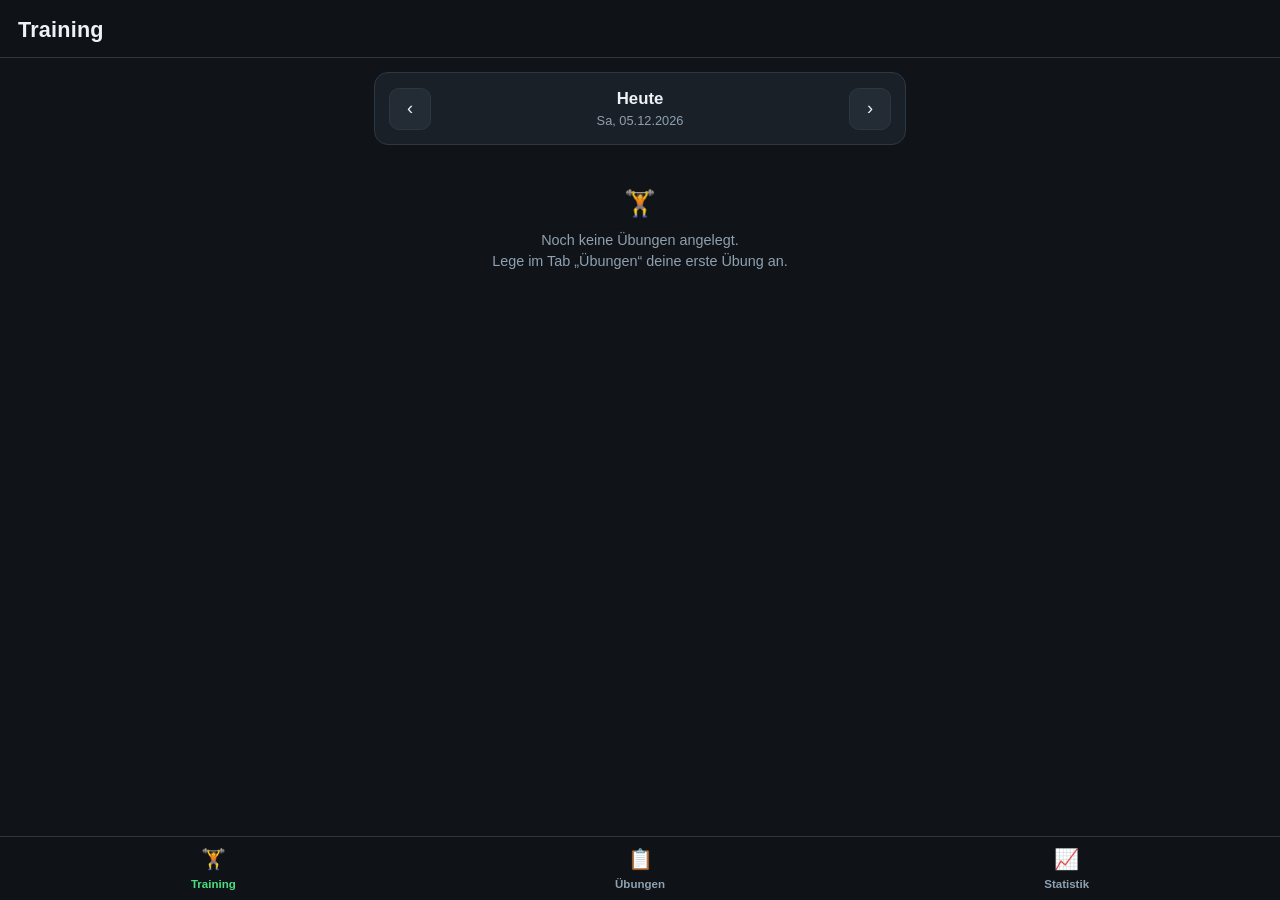
==== gym-tracker/index.html @ 88295900 "Add Gym Tracker app (current live version from Netlify) Co-Authored-By: Claude Opus 5.5 <noreply@ant" ====
<!DOCTYPE html>
<html lang="de">
<head>
  <meta charset="utf-8">
  <meta name="viewport" content="width=device-width, initial-scale=1, viewport-fit=cover">
  <meta name="description" content="Gym Tracker – Trainingsfortschritt einfach tracken">
  <meta name="theme-color" content="#101418">
  <meta name="apple-mobile-web-app-capable" content="yes">
  <meta name="apple-mobile-web-app-status-bar-style" content="black-translucent">
  <meta name="apple-mobile-web-app-title" content="Gym Tracker">
  <link rel="manifest" href="manifest.json">
  <link rel="icon" href="icon.svg" type="image/svg+xml">
  <link rel="apple-touch-icon" href="icon.svg">
  <link rel="stylesheet" href="style.css">
  <title>Gym Tracker</title>
</head>
<body>

  <header class="app-header">
    <h1 id="view-title">Training</h1>
  </header>

  <main id="app">

    <!-- ===== View: Training ===== -->
    <section id="view-training" class="view">
      <div class="date-nav card">
        <button class="icon-btn" id="date-prev" aria-label="Vorheriger Tag">&#x2039;</button>
        <div class="date-nav-center">
          <div class="date-nav-label" id="date-label">Heute</div>
          <div class="date-nav-date" id="date-value"></div>
        </div>
        <button class="icon-btn" id="date-next" aria-label="Nächster Tag">&#x203A;</button>
      </div>
      <button class="btn-ghost small" id="date-today" hidden>Zurück zu heute</button>
      <div id="training-list"></div>
    </section>

    <!-- ===== View: Übungen (Liste) ===== -->
    <section id="view-exercises" class="view" hidden>
      <form id="exercise-add-form" class="card row-form">
        <input type="text" id="exercise-add-name" placeholder="Neue Übung, z. B. Bankdrücken" maxlength="60" required>
        <button type="submit" class="btn-primary">Anlegen</button>
      </form>
      <div id="exercise-list"></div>
    </section>

    <!-- ===== View: Übung Detail ===== -->
    <section id="view-exercise-detail" class="view" hidden>
      <button class="btn-ghost small" id="detail-back">&#x2039; Alle Übungen</button>
      <div class="card">
        <div class="detail-head">
          <h2 id="detail-name"></h2>
          <div class="detail-actions">
            <button class="icon-btn" id="detail-rename" aria-label="Umbenennen">&#x270E;</button>
            <button class="icon-btn danger" id="detail-delete" aria-label="Löschen">&#x1F5D1;</button>
          </div>
        </div>
        <div class="metric-toggle" id="detail-metric-toggle"></div>
        <div class="chart-wrap">
          <canvas id="detail-chart"></canvas>
          <div class="chart-empty" id="detail-chart-empty" hidden>Noch keine Trainingsdaten.<br>Erfasse Sets im Tab „Training“.</div>
        </div>
        <div class="chart-hint" id="detail-chart-hint"></div>
      </div>
      <h3 class="section-title">Verlauf</h3>
      <div id="detail-history"></div>
    </section>

    <!-- ===== View: Statistik ===== -->
    <section id="view-stats" class="view" hidden>
      <div class="card">
        <h2 class="card-title">Globale Entwicklung</h2>
        <p class="card-sub">Durchschnitt aller Übungen, relativ zum jeweiligen Startwert (100&nbsp;%), im Tagesintervall.</p>
        <div class="metric-toggle" id="stats-metric-toggle"></div>
        <div class="chart-wrap">
          <canvas id="stats-chart"></canvas>
          <div class="chart-empty" id="stats-chart-empty" hidden>Noch keine Trainingsdaten vorhanden.</div>
        </div>
        <div class="chart-hint" id="stats-chart-hint"></div>
      </div>
      <div class="stat-grid" id="stats-numbers"></div>
      <div class="card">
        <h2 class="card-title">Daten</h2>
        <p class="card-sub">Alle Daten liegen nur lokal auf diesem Gerät (Browser-Speicher).</p>
        <div class="row-form">
          <button class="btn-ghost" id="data-export">Backup exportieren</button>
          <button class="btn-ghost" id="data-import">Backup importieren</button>
        </div>
        <input type="file" id="data-import-file" accept="application/json,.json" hidden>
      </div>
    </section>

  </main>

  <nav class="tabbar">
    <button class="tab active" data-view="training">
      <span class="tab-icon">&#x1F3CB;</span><span>Training</span>
    </button>
    <button class="tab" data-view="exercises">
      <span class="tab-icon">&#x1F4CB;</span><span>Übungen</span>
    </button>
    <button class="tab" data-view="stats">
      <span class="tab-icon">&#x1F4C8;</span><span>Statistik</span>
    </button>
  </nav>

  <script src="app.js"></script>
</body>
</html>
---- gym-tracker/style.css ----
:root {
  --bg: #101418;
  --bg-elev: #1a2027;
  --bg-elev2: #232b34;
  --border: #2d3742;
  --text: #eef2f6;
  --text-dim: #8fa0b0;
  --accent: #4ade80;
  --accent-dim: rgba(74, 222, 128, 0.14);
  --danger: #f87171;
  --radius: 14px;
  --tabbar-h: 64px;
}

* { box-sizing: border-box; margin: 0; padding: 0; }

[hidden] { display: none !important; }

html { -webkit-text-size-adjust: 100%; }

body {
  font-family: -apple-system, BlinkMacSystemFont, "Segoe UI", Roboto, "Helvetica Neue", Arial, sans-serif;
  background: var(--bg);
  color: var(--text);
  line-height: 1.45;
  padding-bottom: calc(var(--tabbar-h) + env(safe-area-inset-bottom));
}

/* ---------- Header ---------- */
.app-header {
  position: sticky;
  top: 0;
  z-index: 10;
  background: rgba(16, 20, 24, 0.92);
  backdrop-filter: blur(8px);
  padding: calc(14px + env(safe-area-inset-top)) 18px 12px;
  border-bottom: 1px solid var(--border);
}
.app-header h1 { font-size: 1.35rem; font-weight: 700; letter-spacing: 0.01em; }

/* ---------- Layout ---------- */
main { padding: 14px 14px 24px; max-width: 560px; margin: 0 auto; }
.view > * + * { margin-top: 12px; }

.card {
  background: var(--bg-elev);
  border: 1px solid var(--border);
  border-radius: var(--radius);
  padding: 14px;
}
.card-title { font-size: 1.05rem; font-weight: 700; }
.card-sub { font-size: 0.82rem; color: var(--text-dim); margin-top: 4px; }
.section-title { font-size: 0.85rem; text-transform: uppercase; letter-spacing: 0.06em; color: var(--text-dim); margin: 18px 2px 0; }

/* ---------- Buttons & Inputs ---------- */
button { font: inherit; color: inherit; background: none; border: none; cursor: pointer; -webkit-tap-highlight-color: transparent; }

.btn-primary {
  background: var(--accent);
  color: #06280f;
  font-weight: 700;
  border-radius: 10px;
  padding: 10px 16px;
  min-height: 44px;
}
.btn-primary:active { opacity: 0.85; }

.btn-ghost {
  background: var(--bg-elev2);
  border: 1px solid var(--border);
  border-radius: 10px;
  padding: 10px 14px;
  min-height: 44px;
  font-weight: 600;
}
.btn-ghost.small { min-height: 36px; padding: 6px 12px; font-size: 0.85rem; color: var(--text-dim); }
.btn-ghost:active { background: var(--border); }

.icon-btn {
  min-width: 42px;
  min-height: 42px;
  border-radius: 10px;
  background: var(--bg-elev2);
  border: 1px solid var(--border);
  font-size: 1.15rem;
  display: inline-flex;
  align-items: center;
  justify-content: center;
}
.icon-btn:active { background: var(--border); }
.icon-btn.danger { color: var(--danger); }

input[type="text"], input[type="number"] {
  font: inherit;
  color: var(--text);
  background: var(--bg);
  border: 1px solid var(--border);
  border-radius: 10px;
  padding: 10px 12px;
  min-height: 44px;
  width: 100%;
}
input:focus { outline: 2px solid var(--accent); outline-offset: -1px; }
input::placeholder { color: var(--text-dim); }

.row-form { display: flex; gap: 8px; }
.row-form input { flex: 1; min-width: 0; }

/* ---------- Datumsnavigation ---------- */
.date-nav { display: flex; align-items: center; justify-content: space-between; gap: 8px; }
.date-nav-center { text-align: center; }
.date-nav-label { font-weight: 700; font-size: 1.05rem; }
.date-nav-date { font-size: 0.8rem; color: var(--text-dim); }
#date-today { display: block; margin: 10px auto 0; }

/* ---------- Training: Übungskarten ---------- */
.ex-card { margin-top: 12px; }
.ex-card-head { display: flex; justify-content: space-between; align-items: baseline; gap: 8px; }
.ex-card-head h3 { font-size: 1rem; font-weight: 700; }
.ex-card-summary { font-size: 0.78rem; color: var(--text-dim); white-space: nowrap; }

.set-list { margin-top: 10px; display: flex; flex-direction: column; gap: 6px; }
.set-row {
  display: flex;
  align-items: center;
  gap: 10px;
  background: var(--bg);
  border: 1px solid var(--border);
  border-radius: 10px;
  padding: 8px 10px;
}
.set-row .set-no { color: var(--text-dim); font-size: 0.8rem; width: 3.2em; flex-shrink: 0; }
.set-row .set-val { flex: 1; font-weight: 600; font-variant-numeric: tabular-nums; }
.set-row .set-edit-form { flex: 1; display: flex; gap: 6px; }
.set-row .set-edit-form input { min-height: 38px; padding: 6px 8px; }
.set-row .icon-btn { min-width: 36px; min-height: 36px; font-size: 0.95rem; }

.set-add-form { display: flex; gap: 8px; margin-top: 10px; }
.set-add-form input { flex: 1; min-width: 0; }
.set-add-form .btn-primary { flex-shrink: 0; padding: 10px 14px; }

.empty-hint {
  text-align: center;
  color: var(--text-dim);
  font-size: 0.9rem;
  padding: 28px 16px;
}
.empty-hint .big { font-size: 1.6rem; display: block; margin-bottom: 8px; }

/* ---------- Übungsliste ---------- */
.exercise-item {
  width: 100%;
  display: flex;
  align-items: center;
  justify-content: space-between;
  gap: 10px;
  background: var(--bg-elev);
  border: 1px solid var(--border);
  border-radius: var(--radius);
  padding: 14px;
  margin-top: 10px;
  text-align: left;
}
.exercise-item:active { background: var(--bg-elev2); }
.exercise-item .name { font-weight: 700; }
.exercise-item .meta { font-size: 0.78rem; color: var(--text-dim); margin-top: 2px; }
.exercise-item .chev { color: var(--text-dim); font-size: 1.3rem; }

/* ---------- Übungsdetail ---------- */
.detail-head { display: flex; justify-content: space-between; align-items: center; gap: 10px; }
.detail-head h2 { font-size: 1.15rem; }
.detail-actions { display: flex; gap: 8px; }

.history-item { margin-top: 10px; }
.history-date { font-weight: 700; font-size: 0.9rem; }
.history-sets { font-size: 0.85rem; color: var(--text-dim); margin-top: 4px; font-variant-numeric: tabular-nums; }

/* ---------- Charts ---------- */
.metric-toggle { display: flex; gap: 6px; margin-top: 12px; }
.metric-toggle button {
  flex: 1;
  padding: 8px 4px;
  border-radius: 9px;
  font-size: 0.8rem;
  font-weight: 600;
  color: var(--text-dim);
  background: var(--bg);
  border: 1px solid var(--border);
}
.metric-toggle button.active {
  color: var(--accent);
  background: var(--accent-dim);
  border-color: var(--accent);
}

.chart-wrap { position: relative; margin-top: 12px; height: 220px; }
.chart-wrap canvas { width: 100%; height: 100%; display: block; touch-action: pan-y; }
.chart-empty {
  position: absolute;
  inset: 0;
  display: flex;
  align-items: center;
  justify-content: center;
  text-align: center;
  color: var(--text-dim);
  font-size: 0.9rem;
}
.chart-hint { font-size: 0.78rem; color: var(--text-dim); margin-top: 8px; min-height: 1.2em; text-align: center; font-variant-numeric: tabular-nums; }

/* ---------- Statistik ---------- */
.stat-grid { display: grid; grid-template-columns: repeat(3, 1fr); gap: 10px; }
.stat-box {
  background: var(--bg-elev);
  border: 1px solid var(--border);
  border-radius: var(--radius);
  padding: 12px 8px;
  text-align: center;
}
.stat-box .val { font-size: 1.15rem; font-weight: 800; font-variant-numeric: tabular-nums; }
.stat-box .lbl { font-size: 0.7rem; color: var(--text-dim); margin-top: 2px; }

/* ---------- Tabbar ---------- */
.tabbar {
  position: fixed;
  bottom: 0;
  left: 0;
  right: 0;
  z-index: 20;
  display: flex;
  background: rgba(16, 20, 24, 0.96);
  backdrop-filter: blur(8px);
  border-top: 1px solid var(--border);
  padding-bottom: env(safe-area-inset-bottom);
  height: calc(var(--tabbar-h) + env(safe-area-inset-bottom));
}
.tab {
  flex: 1;
  display: flex;
  flex-direction: column;
  align-items: center;
  justify-content: center;
  gap: 2px;
  font-size: 0.72rem;
  color: var(--text-dim);
  font-weight: 600;
}
.tab .tab-icon { font-size: 1.25rem; }
.tab.active { color: var(--accent); }
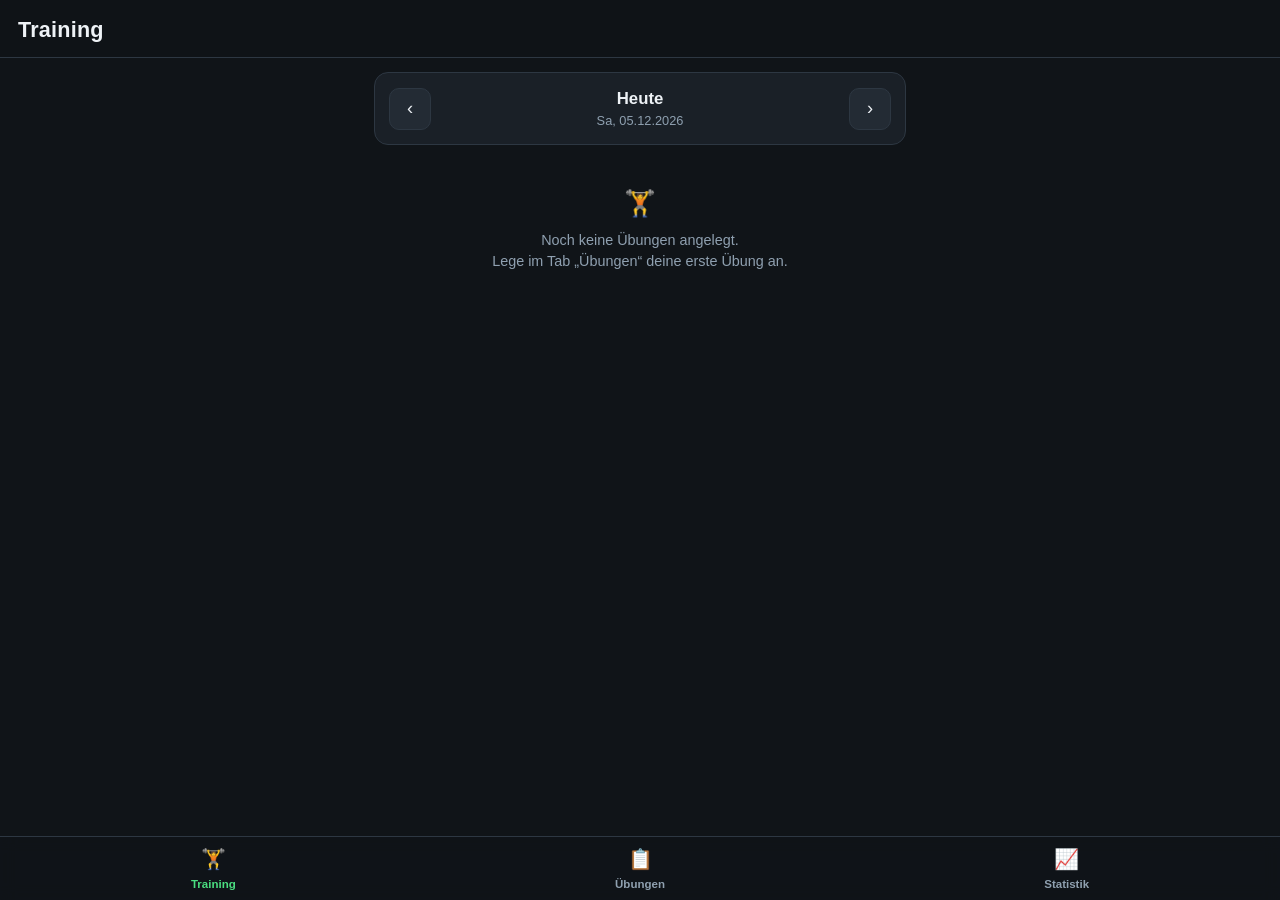
==== commit 88f31ade: "Gym Tracker: add photos of exercise machines - Take a photo (camera) or pick one from the gallery pe" ====
--- a/gym-tracker/index.html
+++ b/gym-tracker/index.html
@@ -56,6 +56,7 @@
             <button class="icon-btn danger" id="detail-delete" aria-label="Löschen">&#x1F5D1;</button>
           </div>
         </div>
+        <div class="detail-photo" id="detail-photo"></div>
         <div class="metric-toggle" id="detail-metric-toggle"></div>
         <div class="chart-wrap">
           <canvas id="detail-chart"></canvas>
@@ -82,7 +83,7 @@
       <div class="stat-grid" id="stats-numbers"></div>
       <div class="card">
         <h2 class="card-title">Daten</h2>
-        <p class="card-sub">Alle Daten liegen nur lokal auf diesem Gerät (Browser-Speicher).</p>
+        <p class="card-sub">Alle Daten liegen nur lokal auf diesem Gerät (Browser-Speicher). Das Backup enthält auch die Gerätefotos.</p>
         <div class="row-form">
           <button class="btn-ghost" id="data-export">Backup exportieren</button>
           <button class="btn-ghost" id="data-import">Backup importieren</button>
@@ -105,6 +106,16 @@
     </button>
   </nav>
 
+  <!-- Foto-Auswahl (Kamera oder Galerie), wird per JS ausgelöst -->
+  <input type="file" id="photo-input" accept="image/*" hidden>
+
+  <!-- Vollbild-Ansicht für Gerätefotos -->
+  <div class="lightbox" id="lightbox" hidden role="dialog" aria-modal="true" aria-label="Foto">
+    <button class="icon-btn lightbox-close" id="lightbox-close" aria-label="Schließen">&#x2715;</button>
+    <img id="lightbox-img" alt="">
+    <div class="lightbox-caption" id="lightbox-caption"></div>
+  </div>
+
   <script src="app.js"></script>
 </body>
 </html>
--- a/gym-tracker/style.css
+++ b/gym-tracker/style.css
@@ -115,9 +115,70 @@
 
 /* ---------- Training: Übungskarten ---------- */
 .ex-card { margin-top: 12px; }
-.ex-card-head { display: flex; justify-content: space-between; align-items: baseline; gap: 8px; }
-.ex-card-head h3 { font-size: 1rem; font-weight: 700; }
-.ex-card-summary { font-size: 0.78rem; color: var(--text-dim); white-space: nowrap; }
+.ex-card-head { display: flex; align-items: center; gap: 12px; }
+.ex-card-titles { flex: 1; min-width: 0; }
+.ex-card-head h3 { font-size: 1rem; font-weight: 700; overflow-wrap: anywhere; }
+.ex-card-summary { font-size: 0.78rem; color: var(--text-dim); margin-top: 2px; }
+
+/* ---------- Gerätefotos ---------- */
+.ex-thumb {
+  width: 56px;
+  height: 56px;
+  flex-shrink: 0;
+  border-radius: 12px;
+  overflow: hidden;
+  background: var(--bg);
+  border: 1px solid var(--border);
+  display: flex;
+  align-items: center;
+  justify-content: center;
+  padding: 0;
+}
+.ex-thumb img { width: 100%; height: 100%; object-fit: cover; display: block; }
+.ex-thumb.empty { border-style: dashed; font-size: 1.3rem; opacity: 0.55; }
+button.ex-thumb.empty:active { opacity: 1; background: var(--bg-elev2); }
+
+.detail-photo { margin-top: 12px; }
+.detail-photo-frame {
+  display: block;
+  width: 100%;
+  aspect-ratio: 4 / 3;
+  border-radius: 12px;
+  overflow: hidden;
+  background: #000;
+  border: 1px solid var(--border);
+  padding: 0;
+}
+.detail-photo-frame img { width: 100%; height: 100%; object-fit: contain; display: block; }
+.detail-photo-empty {
+  border: 1px dashed var(--border);
+  border-radius: 12px;
+  background: var(--bg);
+  text-align: center;
+  color: var(--text-dim);
+  font-size: 0.85rem;
+  padding: 22px 16px;
+}
+.detail-photo-empty .big { font-size: 1.6rem; display: block; margin-bottom: 6px; }
+.detail-photo-actions { display: flex; gap: 8px; margin-top: 10px; }
+.detail-photo-actions .btn-ghost { flex: 1; min-width: 0; font-size: 0.88rem; padding: 10px 8px; }
+.detail-photo-actions .icon-btn { min-height: 44px; min-width: 44px; flex-shrink: 0; }
+
+.lightbox {
+  position: fixed;
+  inset: 0;
+  z-index: 50;
+  background: rgba(0, 0, 0, 0.97);
+  display: flex;
+  flex-direction: column;
+  align-items: center;
+  justify-content: center;
+  padding: calc(16px + env(safe-area-inset-top)) 12px calc(16px + env(safe-area-inset-bottom));
+}
+.lightbox img { max-width: 100%; max-height: calc(100% - 3em); object-fit: contain; border-radius: 8px; }
+.lightbox-caption { margin-top: 12px; font-weight: 700; text-align: center; }
+.lightbox-close { position: absolute; top: calc(12px + env(safe-area-inset-top)); right: 12px; }
+body.no-scroll { overflow: hidden; }
 
 .set-list { margin-top: 10px; display: flex; flex-direction: column; gap: 6px; }
 .set-row {
@@ -162,6 +223,8 @@
   text-align: left;
 }
 .exercise-item:active { background: var(--bg-elev2); }
+.exercise-item .ex-thumb { width: 48px; height: 48px; border-radius: 10px; }
+.exercise-item-text { flex: 1; min-width: 0; }
 .exercise-item .name { font-weight: 700; }
 .exercise-item .meta { font-size: 0.78rem; color: var(--text-dim); margin-top: 2px; }
 .exercise-item .chev { color: var(--text-dim); font-size: 1.3rem; }
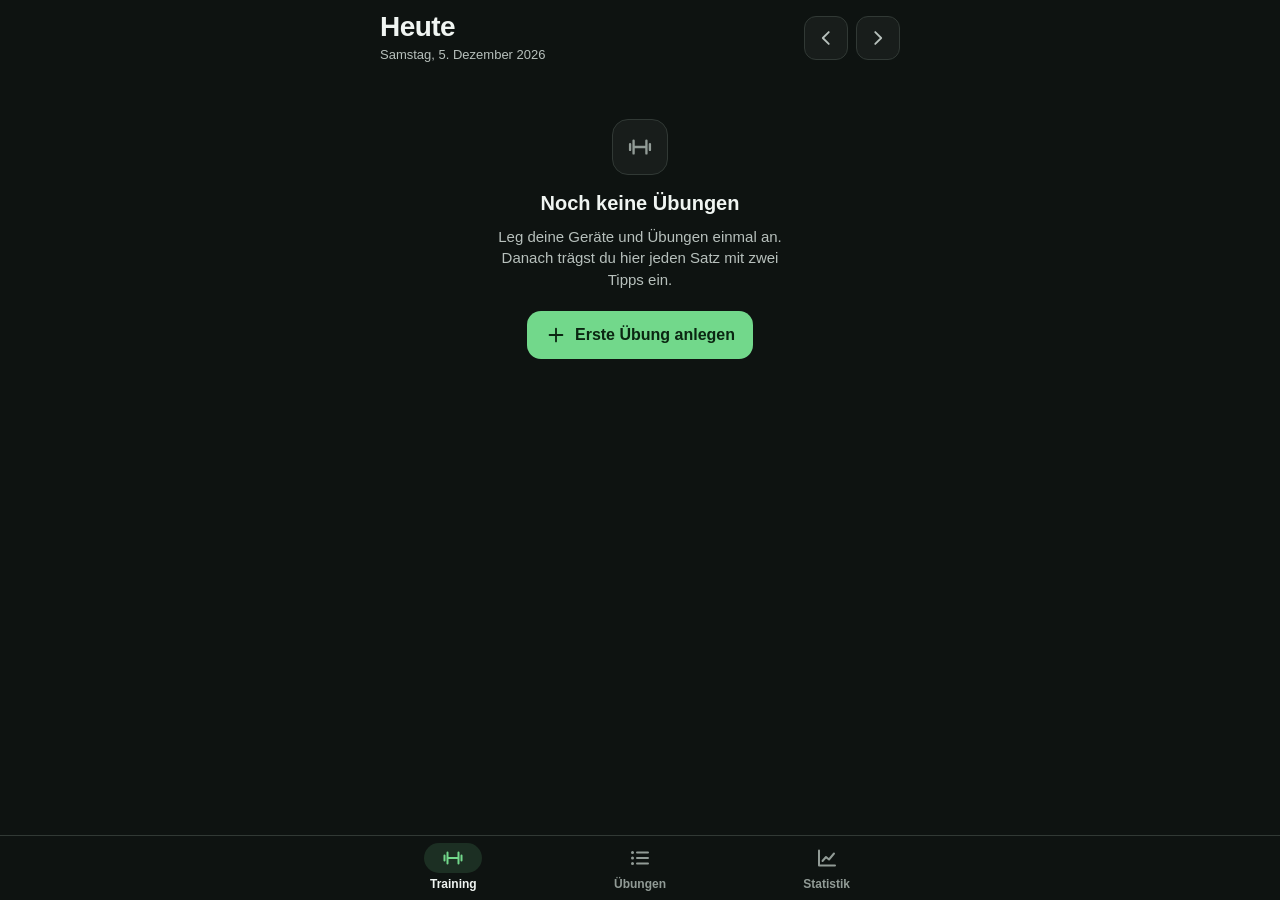
==== commit 75f19f14: "Gym Tracker: categories, filter and redesign - Five categories (Brust, Arme, Rücken, Beine, Bauch) p" ====
--- a/gym-tracker/index.html
+++ b/gym-tracker/index.html
@@ -3,8 +3,9 @@
 <head>
   <meta charset="utf-8">
   <meta name="viewport" content="width=device-width, initial-scale=1, viewport-fit=cover">
-  <meta name="description" content="Gym Tracker – Trainingsfortschritt einfach tracken">
-  <meta name="theme-color" content="#101418">
+  <meta name="description" content="Gym Tracker: Sätze, Gewichte und Fortschritt pro Übung tracken">
+  <meta name="theme-color" content="#0e1311">
+  <meta name="color-scheme" content="dark">
   <meta name="apple-mobile-web-app-capable" content="yes">
   <meta name="apple-mobile-web-app-status-bar-style" content="black-translucent">
   <meta name="apple-mobile-web-app-title" content="Gym Tracker">
@@ -16,104 +17,129 @@
 </head>
 <body>
 
-  <header class="app-header">
-    <h1 id="view-title">Training</h1>
+  <!-- Icon-Set (24er Raster, Linienstärke über CSS) -->
+  <svg width="0" height="0" style="position:absolute" aria-hidden="true">
+    <symbol id="i-barbell" viewBox="0 0 24 24"><path d="M6.5 6.5v11M17.5 6.5v11M3.5 9.5v5M20.5 9.5v5M6.5 12h11"/></symbol>
+    <symbol id="i-list" viewBox="0 0 24 24"><path d="M9 6.5h11M9 12h11M9 17.5h11"/><path d="M4.5 6.5h.01M4.5 12h.01M4.5 17.5h.01" stroke-width="3"/></symbol>
+    <symbol id="i-chart" viewBox="0 0 24 24"><path d="M4 4.5v15h16"/><path d="M7.5 15l3.5-4 3 2.5 5-6"/></symbol>
+    <symbol id="i-camera" viewBox="0 0 24 24"><path d="M4 8.5a1.5 1.5 0 0 1 1.5-1.5h2L9 5h6l1.5 2h2A1.5 1.5 0 0 1 20 8.5v9a1.5 1.5 0 0 1-1.5 1.5h-13A1.5 1.5 0 0 1 4 17.5z"/><circle cx="12" cy="12.75" r="3.25"/></symbol>
+    <symbol id="i-image" viewBox="0 0 24 24"><rect x="3.5" y="4.5" width="17" height="15" rx="2"/><circle cx="9" cy="10" r="1.75"/><path d="M20.5 15.5 15.5 11 6 19.5"/></symbol>
+    <symbol id="i-trash" viewBox="0 0 24 24"><path d="M4.5 7h15M9.5 7V4.75h5V7M6.5 7l1 12.5h9l1-12.5M10 10.5v6M14 10.5v6"/></symbol>
+    <symbol id="i-pencil" viewBox="0 0 24 24"><path d="M14.5 5.5l4 4M4.5 19.5l1-4.5L16 4.5a1.4 1.4 0 0 1 2 0l1.5 1.5a1.4 1.4 0 0 1 0 2L9 18.5z"/></symbol>
+    <symbol id="i-chevron-left" viewBox="0 0 24 24"><path d="M15 5.5 8.5 12 15 18.5"/></symbol>
+    <symbol id="i-chevron-right" viewBox="0 0 24 24"><path d="M9 5.5l6.5 6.5L9 18.5"/></symbol>
+    <symbol id="i-chevron-down" viewBox="0 0 24 24"><path d="M5.5 9 12 15.5 18.5 9"/></symbol>
+    <symbol id="i-x" viewBox="0 0 24 24"><path d="M6.5 6.5l11 11M17.5 6.5l-11 11"/></symbol>
+    <symbol id="i-check" viewBox="0 0 24 24"><path d="M5 12.5l4.5 4.5L19 7.5"/></symbol>
+    <symbol id="i-plus" viewBox="0 0 24 24"><path d="M12 5v14M5 12h14"/></symbol>
+    <symbol id="i-minus" viewBox="0 0 24 24"><path d="M5 12h14"/></symbol>
+    <symbol id="i-trend" viewBox="0 0 24 24"><path d="M3.5 16.5l6-6 4 4 7-7M15 7.5h5.5V13"/></symbol>
+    <symbol id="i-download" viewBox="0 0 24 24"><path d="M12 4v11M7 10.5l5 5 5-5M5 19.5h14"/></symbol>
+    <symbol id="i-upload" viewBox="0 0 24 24"><path d="M12 15.5v-11M7 9l5-5 5 5M5 19.5h14"/></symbol>
+  </svg>
+
+  <header class="app-header" id="app-header">
+    <div class="header-main" id="header-main"></div>
+    <div class="filter-bar" id="filter-bar" role="group" aria-label="Nach Kategorie filtern" hidden></div>
   </header>
 
   <main id="app">
 
-    <!-- ===== View: Training ===== -->
-    <section id="view-training" class="view">
-      <div class="date-nav card">
-        <button class="icon-btn" id="date-prev" aria-label="Vorheriger Tag">&#x2039;</button>
-        <div class="date-nav-center">
-          <div class="date-nav-label" id="date-label">Heute</div>
-          <div class="date-nav-date" id="date-value"></div>
-        </div>
-        <button class="icon-btn" id="date-next" aria-label="Nächster Tag">&#x203A;</button>
-      </div>
-      <button class="btn-ghost small" id="date-today" hidden>Zurück zu heute</button>
+    <!-- ===== Training ===== -->
+    <section id="view-training" class="view" aria-label="Training">
       <div id="training-list"></div>
     </section>
 
-    <!-- ===== View: Übungen (Liste) ===== -->
-    <section id="view-exercises" class="view" hidden>
-      <form id="exercise-add-form" class="card row-form">
-        <input type="text" id="exercise-add-name" placeholder="Neue Übung, z. B. Bankdrücken" maxlength="60" required>
-        <button type="submit" class="btn-primary">Anlegen</button>
+    <!-- ===== Übungen ===== -->
+    <section id="view-exercises" class="view" aria-label="Übungen" hidden>
+      <form id="exercise-add-form" class="add-form" novalidate>
+        <div class="add-row">
+          <label class="visually-hidden" for="exercise-add-name">Name der neuen Übung</label>
+          <input type="text" id="exercise-add-name" class="text-input" placeholder="z. B. Bankdrücken" maxlength="60" autocomplete="off" enterkeyhint="done">
+          <button type="submit" class="btn-primary">Anlegen</button>
+        </div>
+        <div class="cat-picker" id="add-cats" role="radiogroup" aria-label="Kategorie der neuen Übung"></div>
+        <p class="form-hint" id="add-hint" role="alert"></p>
       </form>
       <div id="exercise-list"></div>
     </section>
 
-    <!-- ===== View: Übung Detail ===== -->
-    <section id="view-exercise-detail" class="view" hidden>
-      <button class="btn-ghost small" id="detail-back">&#x2039; Alle Übungen</button>
-      <div class="card">
-        <div class="detail-head">
-          <h2 id="detail-name"></h2>
-          <div class="detail-actions">
-            <button class="icon-btn" id="detail-rename" aria-label="Umbenennen">&#x270E;</button>
-            <button class="icon-btn danger" id="detail-delete" aria-label="Löschen">&#x1F5D1;</button>
-          </div>
+    <!-- ===== Übung Detail ===== -->
+    <section id="view-exercise-detail" class="view" aria-labelledby="detail-name" hidden>
+      <div class="detail-head" id="detail-head"></div>
+      <div class="cat-picker" id="detail-cats" role="radiogroup" aria-label="Kategorie"></div>
+      <div class="detail-photo" id="detail-photo"></div>
+      <dl class="facts" id="detail-facts"></dl>
+      <section class="panel" aria-label="Verlauf als Diagramm">
+        <div class="segmented" id="detail-metric-toggle"></div>
+        <div class="chart-wrap">
+          <canvas id="detail-chart" role="img" aria-label="Verlaufsdiagramm"></canvas>
+          <div class="chart-empty" id="detail-chart-empty" hidden>Noch keine Trainingsdaten.<br>Trag im Tab „Training“ den ersten Satz ein.</div>
         </div>
-        <div class="detail-photo" id="detail-photo"></div>
-        <div class="metric-toggle" id="detail-metric-toggle"></div>
-        <div class="chart-wrap">
-          <canvas id="detail-chart"></canvas>
-          <div class="chart-empty" id="detail-chart-empty" hidden>Noch keine Trainingsdaten.<br>Erfasse Sets im Tab „Training“.</div>
-        </div>
-        <div class="chart-hint" id="detail-chart-hint"></div>
-      </div>
-      <h3 class="section-title">Verlauf</h3>
-      <div id="detail-history"></div>
+        <p class="chart-hint" id="detail-chart-hint"></p>
+      </section>
+      <h2 class="section-title">Verlauf</h2>
+      <ol class="history" id="detail-history"></ol>
     </section>
 
-    <!-- ===== View: Statistik ===== -->
-    <section id="view-stats" class="view" hidden>
-      <div class="card">
-        <h2 class="card-title">Globale Entwicklung</h2>
-        <p class="card-sub">Durchschnitt aller Übungen, relativ zum jeweiligen Startwert (100&nbsp;%), im Tagesintervall.</p>
-        <div class="metric-toggle" id="stats-metric-toggle"></div>
+    <!-- ===== Statistik ===== -->
+    <section id="view-stats" class="view" aria-label="Statistik" hidden>
+      <dl class="facts" id="stats-numbers"></dl>
+      <section class="panel">
+        <h2 class="panel-title">Gesamtentwicklung</h2>
+        <p class="panel-sub">Durchschnitt aller Übungen, relativ zum jeweiligen Startwert (100&nbsp;%).</p>
+        <div class="segmented" id="stats-metric-toggle"></div>
         <div class="chart-wrap">
-          <canvas id="stats-chart"></canvas>
+          <canvas id="stats-chart" role="img" aria-label="Gesamtentwicklung als Diagramm"></canvas>
           <div class="chart-empty" id="stats-chart-empty" hidden>Noch keine Trainingsdaten vorhanden.</div>
         </div>
-        <div class="chart-hint" id="stats-chart-hint"></div>
-      </div>
-      <div class="stat-grid" id="stats-numbers"></div>
-      <div class="card">
-        <h2 class="card-title">Daten</h2>
-        <p class="card-sub">Alle Daten liegen nur lokal auf diesem Gerät (Browser-Speicher). Das Backup enthält auch die Gerätefotos.</p>
-        <div class="row-form">
-          <button class="btn-ghost" id="data-export">Backup exportieren</button>
-          <button class="btn-ghost" id="data-import">Backup importieren</button>
+        <p class="chart-hint" id="stats-chart-hint"></p>
+      </section>
+      <section class="panel">
+        <h2 class="panel-title">Sätze pro Kategorie</h2>
+        <p class="panel-sub">Letzte 4 Wochen</p>
+        <div class="cat-bars" id="stats-cats"></div>
+      </section>
+      <section class="panel">
+        <h2 class="panel-title">Daten</h2>
+        <p class="panel-sub">Alles liegt nur lokal auf diesem Gerät. Das Backup enthält Übungen, Sätze und Gerätefotos.</p>
+        <div class="btn-col">
+          <button type="button" class="btn-secondary" id="data-export"><svg class="i" aria-hidden="true"><use href="#i-download"/></svg>Backup sichern</button>
+          <button type="button" class="btn-secondary" id="data-import"><svg class="i" aria-hidden="true"><use href="#i-upload"/></svg>Backup laden</button>
         </div>
         <input type="file" id="data-import-file" accept="application/json,.json" hidden>
-      </div>
+      </section>
     </section>
 
   </main>
 
-  <nav class="tabbar">
-    <button class="tab active" data-view="training">
-      <span class="tab-icon">&#x1F3CB;</span><span>Training</span>
-    </button>
-    <button class="tab" data-view="exercises">
-      <span class="tab-icon">&#x1F4CB;</span><span>Übungen</span>
-    </button>
-    <button class="tab" data-view="stats">
-      <span class="tab-icon">&#x1F4C8;</span><span>Statistik</span>
-    </button>
+  <nav class="tabbar" aria-label="Hauptnavigation">
+    <div class="tabbar-inner">
+      <button class="tab" data-view="training" type="button">
+        <span class="tab-ico"><svg class="i" aria-hidden="true"><use href="#i-barbell"/></svg></span><span>Training</span>
+      </button>
+      <button class="tab" data-view="exercises" type="button">
+        <span class="tab-ico"><svg class="i" aria-hidden="true"><use href="#i-list"/></svg></span><span>Übungen</span>
+      </button>
+      <button class="tab" data-view="stats" type="button">
+        <span class="tab-ico"><svg class="i" aria-hidden="true"><use href="#i-chart"/></svg></span><span>Statistik</span>
+      </button>
+    </div>
   </nav>
 
   <!-- Foto-Auswahl (Kamera oder Galerie), wird per JS ausgelöst -->
   <input type="file" id="photo-input" accept="image/*" hidden>
 
   <!-- Vollbild-Ansicht für Gerätefotos -->
-  <div class="lightbox" id="lightbox" hidden role="dialog" aria-modal="true" aria-label="Foto">
-    <button class="icon-btn lightbox-close" id="lightbox-close" aria-label="Schließen">&#x2715;</button>
+  <div class="lightbox" id="lightbox" hidden role="dialog" aria-modal="true" aria-labelledby="lightbox-caption">
+    <button class="icon-btn lightbox-close" id="lightbox-close" type="button" aria-label="Foto schließen"><svg class="i" aria-hidden="true"><use href="#i-x"/></svg></button>
     <img id="lightbox-img" alt="">
-    <div class="lightbox-caption" id="lightbox-caption"></div>
+    <p class="lightbox-caption" id="lightbox-caption"></p>
+  </div>
+
+  <div class="toast" id="toast" role="status" aria-live="polite">
+    <span id="toast-text"></span>
+    <button type="button" class="toast-action" id="toast-action" hidden></button>
   </div>
 
   <script src="app.js"></script>
--- a/gym-tracker/style.css
+++ b/gym-tracker/style.css
@@ -1,311 +1,954 @@
+/* Gym Tracker
+   Dunkel für Studio-Licht und kurze Blicke zwischen den Sätzen.
+   Neutrale Töne leicht zur Markenfarbe (Grün) getönt, ein Akzent für Aktionen,
+   Kategorie-Farben nur als Kennung, immer mit Text. */
+
 :root {
-  --bg: #101418;
-  --bg-elev: #1a2027;
-  --bg-elev2: #232b34;
-  --border: #2d3742;
-  --text: #eef2f6;
-  --text-dim: #8fa0b0;
-  --accent: #4ade80;
-  --accent-dim: rgba(74, 222, 128, 0.14);
-  --danger: #f87171;
-  --radius: 14px;
+  color-scheme: dark;
+
+  --bg: oklch(0.18 0.008 165);
+  --surface: oklch(0.225 0.01 165);
+  --surface-2: oklch(0.27 0.012 165);
+  --surface-3: oklch(0.32 0.012 165);
+  --line: oklch(0.335 0.012 165);
+  --line-strong: oklch(0.43 0.014 165);
+
+  --ink: oklch(0.965 0.006 165);
+  --ink-2: oklch(0.80 0.012 165);
+  --ink-3: oklch(0.68 0.014 165);
+
+  --accent: oklch(0.80 0.145 150);
+  --accent-ink: oklch(0.24 0.05 150);
+  --accent-dark: oklch(0.46 0.11 150);
+  --accent-soft: oklch(0.80 0.145 150 / 0.14);
+  --accent-glow: oklch(0.80 0.145 150 / 0.5);
+  --danger: oklch(0.71 0.15 25);
+
+  --cat-brust: oklch(0.72 0.14 5);
+  --cat-arme: oklch(0.82 0.13 80);
+  --cat-ruecken: oklch(0.72 0.12 250);
+  --cat-beine: oklch(0.72 0.13 300);
+  --cat-bauch: oklch(0.79 0.10 195);
+  --cat-none: oklch(0.62 0.012 165);
+
+  /* Canvas kennt nicht überall OKLCH: Hex-Gegenstücke für Diagramme */
+  --chart-line: #72d88b;
+  --chart-fill: rgba(114, 216, 139, 0.2);
+  --chart-grid: #313935;
+  --chart-text: #919b96;
+  --chart-surface: #181d1b;
+
+  --font: -apple-system, BlinkMacSystemFont, "SF Pro Text", "Segoe UI", Roboto, "Helvetica Neue", Arial, sans-serif;
+
+  --r-sm: 10px;
+  --r-md: 14px;
+  --r-lg: 18px;
+
   --tabbar-h: 64px;
-}
-
-* { box-sizing: border-box; margin: 0; padding: 0; }
-
+  --header-h: 120px;
+
+  --ease-out: cubic-bezier(0.22, 1, 0.36, 1);
+  --dur: 220ms;
+
+  --z-sticky: 10;
+  --z-tabbar: 20;
+  --z-toast: 40;
+  --z-modal: 50;
+}
+
+[data-cat="brust"] { --cat: var(--cat-brust); }
+[data-cat="arme"] { --cat: var(--cat-arme); }
+[data-cat="ruecken"] { --cat: var(--cat-ruecken); }
+[data-cat="beine"] { --cat: var(--cat-beine); }
+[data-cat="bauch"] { --cat: var(--cat-bauch); }
+[data-cat="none"] { --cat: var(--cat-none); }
+
+/* ---------- Basis ---------- */
+
+*, *::before, *::after { box-sizing: border-box; margin: 0; padding: 0; }
 [hidden] { display: none !important; }
 
-html { -webkit-text-size-adjust: 100%; }
+html { -webkit-text-size-adjust: 100%; background: var(--bg); }
 
 body {
-  font-family: -apple-system, BlinkMacSystemFont, "Segoe UI", Roboto, "Helvetica Neue", Arial, sans-serif;
+  font: 400 15px/1.45 var(--font);
+  color: var(--ink);
   background: var(--bg);
-  color: var(--text);
-  line-height: 1.45;
-  padding-bottom: calc(var(--tabbar-h) + env(safe-area-inset-bottom));
-}
-
-/* ---------- Header ---------- */
+  min-height: 100dvh;
+  padding-bottom: calc(var(--tabbar-h) + env(safe-area-inset-bottom) + 28px);
+  -webkit-font-smoothing: antialiased;
+}
+
+/* Ziffern gleich breit, wo Zahlen untereinander stehen oder sich ändern */
+.set-val, .set-no, .fact dd, .done-pill, .h-set,
+.chart-hint b, .cat-bar-val, .title-count, .group-head .count, .subtitle { font-variant-numeric: tabular-nums; }
+body.no-scroll { overflow: hidden; }
+
+button, input { font: inherit; color: inherit; }
+button {
+  background: none;
+  border: 0;
+  cursor: pointer;
+  -webkit-tap-highlight-color: transparent;
+  touch-action: manipulation;
+}
+button:disabled { cursor: not-allowed; }
+:focus-visible { outline: 2px solid var(--accent); outline-offset: 2px; }
+
+h1, h2, h3 { text-wrap: balance; }
+
+.i {
+  width: 22px;
+  height: 22px;
+  flex-shrink: 0;
+  fill: none;
+  stroke: currentColor;
+  stroke-width: 2;
+  stroke-linecap: round;
+  stroke-linejoin: round;
+}
+
+.visually-hidden {
+  position: absolute !important;
+  width: 1px; height: 1px;
+  overflow: hidden;
+  clip: rect(0 0 0 0);
+  white-space: nowrap;
+}
+
+/* ---------- Kopfzeile ---------- */
+
 .app-header {
   position: sticky;
   top: 0;
-  z-index: 10;
-  background: rgba(16, 20, 24, 0.92);
-  backdrop-filter: blur(8px);
-  padding: calc(14px + env(safe-area-inset-top)) 18px 12px;
-  border-bottom: 1px solid var(--border);
-}
-.app-header h1 { font-size: 1.35rem; font-weight: 700; letter-spacing: 0.01em; }
+  z-index: var(--z-sticky);
+  background: var(--bg);
+  padding-top: env(safe-area-inset-top);
+  view-transition-name: app-header;
+  transition: box-shadow var(--dur) var(--ease-out);
+}
+.app-header.is-scrolled { box-shadow: 0 1px 0 var(--line), 0 10px 24px -18px rgb(0 0 0 / 0.8); }
+
+.header-main {
+  max-width: 560px;
+  margin: 0 auto;
+  min-height: 68px;
+  padding: 12px 16px 10px;
+  display: flex;
+  align-items: center;
+  gap: 12px;
+}
+
+.title {
+  font-size: 28px;
+  font-weight: 750;
+  letter-spacing: -0.02em;
+  line-height: 1.1;
+}
+.title-count { color: var(--ink-3); font-weight: 600; margin-left: 6px; }
+
+.date-title { flex: 1; min-width: 0; }
+.subtitle {
+  font-size: 13px;
+  color: var(--ink-2);
+  margin-top: 3px;
+  display: flex;
+  align-items: center;
+  gap: 4px;
+  flex-wrap: wrap;
+}
+.link-btn {
+  color: var(--accent);
+  font-weight: 650;
+  font-size: 13px;
+  padding: 6px 4px;
+  margin: -6px 0;
+}
+.header-actions { display: flex; gap: 8px; margin-left: auto; }
+
+.back-btn {
+  display: inline-flex;
+  align-items: center;
+  gap: 2px;
+  min-height: 44px;
+  padding: 0 12px 0 4px;
+  margin-left: -6px;
+  border-radius: var(--r-sm);
+  color: var(--ink-2);
+  font-weight: 650;
+}
+.back-btn:active { background: var(--surface); }
+
+/* ---------- Kategorie-Filter & -Auswahl ----------
+   Eine gleichbreite Leiste statt scrollender Chips: alle Kategorien
+   auf einen Blick, Farbpunkt über dem Namen. */
+
+.filter-bar {
+  max-width: 560px;
+  margin: 0 auto;
+  padding: 0 16px 12px;
+}
+
+.seg-cats,
+.cat-picker {
+  display: grid;
+  grid-auto-flow: column;
+  grid-auto-columns: minmax(max-content, 1fr);
+  gap: 2px;
+  padding: 3px;
+  border-radius: 15px;
+  overflow-x: auto;
+  scrollbar-width: none;
+  background: var(--surface);
+  border: 1px solid var(--line);
+}
+.add-form .cat-picker { background: var(--bg); }
+
+.chip,
+.cat-option {
+  min-width: 0;
+  min-height: 50px;
+  display: flex;
+  flex-direction: column;
+  align-items: center;
+  justify-content: center;
+  gap: 5px;
+  padding: 4px 6px;
+  border-radius: 12px;
+  border: 1px solid transparent;
+  color: var(--ink-2);
+  font-size: 12.5px;
+  font-weight: 650;
+  line-height: 1.1;
+  transition: background-color var(--dur) var(--ease-out), border-color var(--dur) var(--ease-out), color var(--dur) var(--ease-out);
+}
+.chip:active, .cat-option:active { background: var(--surface-2); }
+.chip-label { max-width: 100%; overflow: hidden; text-overflow: ellipsis; white-space: nowrap; }
+.chip-dot {
+  width: 9px;
+  height: 9px;
+  flex-shrink: 0;
+  border-radius: 50%;
+  background: var(--cat);
+  transition: transform var(--dur) var(--ease-out);
+}
+.chip-dot.all { background: none; box-shadow: inset 0 0 0 2px var(--ink-3); }
+
+.chip[aria-pressed="true"],
+.cat-option[aria-checked="true"] {
+  color: var(--ink);
+  background: color-mix(in oklch, var(--cat, var(--ink)) 20%, var(--surface-2));
+  border-color: color-mix(in oklch, var(--cat, var(--ink)) 60%, transparent);
+}
+.chip[aria-pressed="true"] .chip-dot,
+.cat-option[aria-checked="true"] .chip-dot { transform: scale(1.25); }
+.chip[aria-pressed="true"] .chip-dot.all { box-shadow: inset 0 0 0 2px var(--ink); }
 
 /* ---------- Layout ---------- */
-main { padding: 14px 14px 24px; max-width: 560px; margin: 0 auto; }
-.view > * + * { margin-top: 12px; }
-
-.card {
-  background: var(--bg-elev);
-  border: 1px solid var(--border);
-  border-radius: var(--radius);
-  padding: 14px;
-}
-.card-title { font-size: 1.05rem; font-weight: 700; }
-.card-sub { font-size: 0.82rem; color: var(--text-dim); margin-top: 4px; }
-.section-title { font-size: 0.85rem; text-transform: uppercase; letter-spacing: 0.06em; color: var(--text-dim); margin: 18px 2px 0; }
-
-/* ---------- Buttons & Inputs ---------- */
-button { font: inherit; color: inherit; background: none; border: none; cursor: pointer; -webkit-tap-highlight-color: transparent; }
+
+main {
+  max-width: 560px;
+  margin: 0 auto;
+  padding: 4px 16px 0;
+}
+
+.view { display: flex; flex-direction: column; gap: 12px; }
+
+.group-head {
+  display: flex;
+  align-items: center;
+  gap: 8px;
+  font-size: 14px;
+  font-weight: 700;
+  color: var(--ink-2);
+  margin: 22px 4px 8px;
+}
+.group-head:first-child { margin-top: 6px; }
+.group-head .chip-dot { width: 10px; height: 10px; }
+.cat-bar-label .chip-dot { width: 10px; height: 10px; }
+.group-head .count { color: var(--ink-3); font-weight: 600; }
+.group-note { font-size: 13px; color: var(--ink-2); margin: -2px 4px 10px; }
+
+.section-title {
+  font-size: 17px;
+  font-weight: 700;
+  margin: 12px 2px -2px;
+}
+
+.panel {
+  background: var(--surface);
+  border: 1px solid var(--line);
+  border-radius: var(--r-lg);
+  padding: 16px;
+}
+.panel-title { font-size: 17px; font-weight: 700; }
+.panel-sub { font-size: 13px; color: var(--ink-2); margin-top: 2px; text-wrap: pretty; }
+
+/* ---------- Buttons & Eingaben ---------- */
 
 .btn-primary {
+  display: inline-flex;
+  align-items: center;
+  justify-content: center;
+  gap: 8px;
+  min-height: 48px;
+  padding: 0 18px;
+  border-radius: var(--r-md);
   background: var(--accent);
-  color: #06280f;
-  font-weight: 700;
-  border-radius: 10px;
-  padding: 10px 16px;
-  min-height: 44px;
-}
-.btn-primary:active { opacity: 0.85; }
-
-.btn-ghost {
-  background: var(--bg-elev2);
-  border: 1px solid var(--border);
-  border-radius: 10px;
-  padding: 10px 14px;
-  min-height: 44px;
-  font-weight: 600;
-}
-.btn-ghost.small { min-height: 36px; padding: 6px 12px; font-size: 0.85rem; color: var(--text-dim); }
-.btn-ghost:active { background: var(--border); }
+  color: var(--accent-ink);
+  font-size: 16px;
+  font-weight: 750;
+  transition: transform 140ms var(--ease-out), filter 140ms var(--ease-out), background-color var(--dur) var(--ease-out), color var(--dur) var(--ease-out);
+}
+.btn-primary:active { transform: scale(0.98); filter: brightness(0.94); }
+.btn-primary:disabled { background: var(--surface-2); color: var(--ink-3); transform: none; filter: none; }
+
+.btn-secondary {
+  display: inline-flex;
+  align-items: center;
+  justify-content: center;
+  gap: 8px;
+  min-height: 48px;
+  padding: 0 16px;
+  border-radius: var(--r-md);
+  background: var(--surface-2);
+  border: 1px solid var(--line);
+  font-weight: 650;
+  transition: background-color 140ms var(--ease-out);
+}
+.btn-secondary:active { background: var(--surface-3); }
+.btn-secondary .i { width: 20px; height: 20px; color: var(--ink-2); }
+
+.btn-col { display: flex; flex-direction: column; gap: 8px; margin-top: 14px; }
 
 .icon-btn {
-  min-width: 42px;
-  min-height: 42px;
-  border-radius: 10px;
-  background: var(--bg-elev2);
-  border: 1px solid var(--border);
-  font-size: 1.15rem;
-  display: inline-flex;
-  align-items: center;
-  justify-content: center;
-}
-.icon-btn:active { background: var(--border); }
+  width: 44px;
+  height: 44px;
+  flex-shrink: 0;
+  display: inline-grid;
+  place-items: center;
+  border-radius: 12px;
+  background: var(--surface);
+  border: 1px solid var(--line);
+  color: var(--ink-2);
+  transition: background-color 140ms var(--ease-out), color 140ms var(--ease-out);
+}
+.icon-btn:active { background: var(--surface-2); color: var(--ink); }
 .icon-btn.danger { color: var(--danger); }
-
-input[type="text"], input[type="number"] {
-  font: inherit;
-  color: var(--text);
+.icon-btn:disabled { opacity: 0.4; }
+
+.text-input {
+  flex: 1;
+  min-width: 0;
+  min-height: 48px;
+  padding: 0 14px;
+  border-radius: 12px;
   background: var(--bg);
-  border: 1px solid var(--border);
-  border-radius: 10px;
-  padding: 10px 12px;
-  min-height: 44px;
-  width: 100%;
-}
-input:focus { outline: 2px solid var(--accent); outline-offset: -1px; }
-input::placeholder { color: var(--text-dim); }
-
-.row-form { display: flex; gap: 8px; }
-.row-form input { flex: 1; min-width: 0; }
-
-/* ---------- Datumsnavigation ---------- */
-.date-nav { display: flex; align-items: center; justify-content: space-between; gap: 8px; }
-.date-nav-center { text-align: center; }
-.date-nav-label { font-weight: 700; font-size: 1.05rem; }
-.date-nav-date { font-size: 0.8rem; color: var(--text-dim); }
-#date-today { display: block; margin: 10px auto 0; }
-
-/* ---------- Training: Übungskarten ---------- */
-.ex-card { margin-top: 12px; }
-.ex-card-head { display: flex; align-items: center; gap: 12px; }
-.ex-card-titles { flex: 1; min-width: 0; }
-.ex-card-head h3 { font-size: 1rem; font-weight: 700; overflow-wrap: anywhere; }
-.ex-card-summary { font-size: 0.78rem; color: var(--text-dim); margin-top: 2px; }
-
-/* ---------- Gerätefotos ---------- */
-.ex-thumb {
+  border: 1px solid var(--line);
+  font-size: 16px;
+  transition: border-color var(--dur) var(--ease-out);
+}
+.text-input::placeholder { color: var(--ink-3); }
+.text-input:focus { outline: none; border-color: var(--accent); }
+
+/* ---------- Vorschaubilder ---------- */
+
+.thumb {
   width: 56px;
   height: 56px;
   flex-shrink: 0;
+  border-radius: 13px;
+  overflow: hidden;
+  display: grid;
+  place-items: center;
+  background: var(--surface-2);
+  border: 1px solid var(--line);
+  color: var(--ink-3);
+}
+.thumb img { width: 100%; height: 100%; object-fit: cover; display: block; }
+.thumb.is-empty { border-style: dashed; border-color: var(--line-strong); background: transparent; }
+button.thumb:active { transform: scale(0.96); }
+button.thumb { transition: transform 140ms var(--ease-out); }
+
+/* ---------- Training: Übungen ---------- */
+
+.ex-stack { display: flex; flex-direction: column; gap: 8px; }
+
+.ex {
+  background: var(--surface);
+  border: 1px solid var(--line);
+  border-radius: var(--r-lg);
+  view-transition-class: ex;
+  scroll-margin-top: calc(var(--header-h) + 8px);
+  scroll-margin-bottom: calc(var(--tabbar-h) + env(safe-area-inset-bottom) + 12px);
+  transition: border-color var(--dur) var(--ease-out);
+}
+.ex.is-open { border-color: var(--line-strong); }
+
+.ex-head { display: flex; align-items: center; gap: 12px; padding: 10px; }
+
+.ex-toggle {
+  flex: 1;
+  min-width: 0;
+  min-height: 56px;
+  display: flex;
+  align-items: center;
+  gap: 10px;
+  text-align: left;
   border-radius: 12px;
+}
+.ex-text { flex: 1; min-width: 0; display: flex; flex-direction: column; gap: 2px; }
+.ex-name { font-size: 17px; font-weight: 700; line-height: 1.25; overflow-wrap: anywhere; }
+.ex-meta { font-size: 13px; color: var(--ink-2); }
+
+.ex-status { display: flex; align-items: center; gap: 6px; color: var(--ink-3); flex-shrink: 0; }
+.done-pill {
+  display: inline-flex;
+  align-items: center;
+  gap: 3px;
+  height: 26px;
+  padding: 0 9px 0 6px;
+  border-radius: 999px;
+  background: var(--accent-soft);
+  color: var(--accent);
+  font-size: 13px;
+  font-weight: 750;
+}
+.done-pill .i { width: 16px; height: 16px; stroke-width: 2.6; }
+.chev { transition: transform var(--dur) var(--ease-out); }
+.is-open .chev { transform: rotate(180deg); }
+
+/* Erfassen */
+.log { display: flex; flex-direction: column; gap: 12px; padding: 0 12px 12px; }
+
+.log-ref {
+  font-size: 13px;
+  color: var(--ink-2);
+  padding: 10px 12px;
+  border-radius: 12px;
+  background: var(--bg);
+  text-wrap: pretty;
+}
+.log-ref b { color: var(--ink); font-weight: 650; }
+
+.sets { list-style: none; display: flex; flex-direction: column; gap: 4px; }
+.set {
+  display: flex;
+  align-items: center;
+  border-radius: 12px;
+  background: var(--bg);
+  transition: box-shadow var(--dur) var(--ease-out);
+}
+.set.is-editing { box-shadow: inset 0 0 0 2px var(--accent); }
+.set-main {
+  flex: 1;
+  min-width: 0;
+  min-height: 48px;
+  display: flex;
+  align-items: center;
+  gap: 12px;
+  padding: 0 4px 0 10px;
+  text-align: left;
+  border-radius: 12px;
+}
+.set-no {
+  width: 26px;
+  height: 26px;
+  flex-shrink: 0;
+  display: grid;
+  place-items: center;
+  border-radius: 50%;
+  background: var(--surface-2);
+  color: var(--ink-2);
+  font-size: 12px;
+  font-weight: 750;
+}
+.set-val { font-size: 17px; font-weight: 650; white-space: nowrap; }
+.set-val .u { font-size: 13px; color: var(--ink-2); font-weight: 550; }
+.set-val .x { color: var(--ink-3); margin: 0 3px; }
+.set-del {
+  width: 44px;
+  height: 44px;
+  flex-shrink: 0;
+  display: grid;
+  place-items: center;
+  border-radius: 12px;
+  color: var(--ink-3);
+}
+.set-del:active { color: var(--danger); background: var(--surface); }
+.set-del .i { width: 18px; height: 18px; }
+
+.badge-pr {
+  margin-left: auto;
+  display: inline-flex;
+  align-items: center;
+  gap: 4px;
+  height: 24px;
+  padding: 0 8px;
+  border-radius: 999px;
+  background: var(--accent-soft);
+  color: var(--accent);
+  font-size: 12px;
+  font-weight: 750;
+  white-space: nowrap;
+}
+.badge-pr .i { width: 14px; height: 14px; stroke-width: 2.4; }
+
+/* Stepper: Gewicht und Wiederholungen ohne Tastatur */
+.steppers { display: flex; flex-direction: column; gap: 8px; }
+.stepper { display: grid; grid-template-columns: 64px 1fr 64px; gap: 8px; }
+
+.step-btn {
+  height: 62px;
+  display: grid;
+  place-items: center;
+  border-radius: 16px;
+  background: var(--surface-2);
+  border: 1px solid var(--line);
+  color: var(--ink);
+  user-select: none;
+  -webkit-user-select: none;
+  -webkit-touch-callout: none;
+  transition: transform 120ms var(--ease-out), background-color 120ms var(--ease-out);
+}
+.step-btn .i { width: 26px; height: 26px; stroke-width: 2.5; }
+.step-btn:active,
+.step-btn.is-pressed { transform: scale(0.94); background: var(--surface-3); }
+.step-btn:disabled { opacity: 0.35; transform: none; }
+
+.step-field {
+  height: 62px;
+  display: flex;
+  align-items: baseline;
+  justify-content: center;
+  gap: 6px;
+  border-radius: 16px;
+  background: var(--bg);
+  border: 1px solid var(--line);
   overflow: hidden;
-  background: var(--bg);
-  border: 1px solid var(--border);
-  display: flex;
-  align-items: center;
-  justify-content: center;
+  cursor: text;
+  transition: border-color var(--dur) var(--ease-out);
+}
+.step-field:focus-within { border-color: var(--accent); }
+.step-input {
+  width: 3ch;
   padding: 0;
-}
-.ex-thumb img { width: 100%; height: 100%; object-fit: cover; display: block; }
-.ex-thumb.empty { border-style: dashed; font-size: 1.3rem; opacity: 0.55; }
-button.ex-thumb.empty:active { opacity: 1; background: var(--bg-elev2); }
-
-.detail-photo { margin-top: 12px; }
-.detail-photo-frame {
+  border: 0;
+  background: none;
+  text-align: right;
+  font-size: 34px;
+  font-weight: 750;
+  letter-spacing: -0.02em;
+  line-height: 60px;
+  font-variant-numeric: tabular-nums;
+}
+.step-input:focus { outline: none; }
+.step-unit { font-size: 15px; font-weight: 650; color: var(--ink-2); }
+
+.log-actions { display: flex; gap: 8px; }
+.log-actions .btn-primary { flex: 1; min-height: 58px; font-size: 17px; }
+.log-actions .btn-secondary { min-height: 58px; }
+
+/* Neuer Satz: kurz aufleuchten. Bestwert: ein ruhiger Ring. */
+@keyframes set-in {
+  from { background-color: color-mix(in oklch, var(--accent) 22%, var(--bg)); }
+  to { background-color: var(--bg); }
+}
+@keyframes pr-ring {
+  0% { box-shadow: 0 0 0 0 var(--accent-glow); transform: scale(0.92); }
+  60% { box-shadow: 0 0 0 7px oklch(0.80 0.145 150 / 0); transform: scale(1); }
+  100% { box-shadow: 0 0 0 0 oklch(0.80 0.145 150 / 0); transform: scale(1); }
+}
+.set.is-new { animation: set-in 900ms var(--ease-out); }
+.set.is-new .badge-pr { animation: pr-ring 1100ms var(--ease-out); }
+
+/* ---------- Leere Zustände ---------- */
+
+.empty {
+  text-align: center;
+  padding: 40px 20px 32px;
+  color: var(--ink-2);
+  display: flex;
+  flex-direction: column;
+  align-items: center;
+  gap: 8px;
+}
+.empty .empty-ico {
+  width: 56px;
+  height: 56px;
+  display: grid;
+  place-items: center;
+  border-radius: 16px;
+  background: var(--surface);
+  border: 1px solid var(--line);
+  color: var(--ink-3);
+  margin-bottom: 6px;
+}
+.empty .empty-ico .i { width: 28px; height: 28px; }
+.empty h2 { font-size: 20px; font-weight: 700; color: var(--ink); }
+.empty p { max-width: 34ch; text-wrap: pretty; }
+.empty .btn-primary { margin-top: 12px; }
+
+/* ---------- Übungsliste ---------- */
+
+.add-form {
+  display: flex;
+  flex-direction: column;
+  gap: 10px;
+  padding: 12px;
+  margin-top: 4px;
+  background: var(--surface);
+  border: 1px solid var(--line);
+  border-radius: var(--r-lg);
+}
+.add-row { display: flex; gap: 8px; }
+.form-hint { font-size: 13px; color: var(--danger); min-height: 0; }
+.form-hint:empty { display: none; }
+
+@keyframes nudge {
+  0%, 100% { transform: translateX(0); }
+  25% { transform: translateX(-5px); }
+  75% { transform: translateX(5px); }
+}
+.cat-picker.is-nudged { animation: nudge 260ms var(--ease-out); }
+
+.list-stack { display: flex; flex-direction: column; gap: 8px; }
+.row {
+  scroll-margin-top: calc(var(--header-h) + 8px);
+  scroll-margin-bottom: calc(var(--tabbar-h) + env(safe-area-inset-bottom) + 12px);
+  width: 100%;
+  display: flex;
+  align-items: center;
+  gap: 12px;
+  padding: 10px;
+  text-align: left;
+  background: var(--surface);
+  border: 1px solid var(--line);
+  border-radius: var(--r-lg);
+  transition: background-color 140ms var(--ease-out);
+}
+.row:active { background: var(--surface-2); }
+.row .chev { color: var(--ink-3); }
+.row.is-new { animation: set-in 900ms var(--ease-out); }
+
+/* ---------- Übungsdetail ---------- */
+
+.detail-head { display: flex; align-items: center; gap: 10px; margin-top: 2px; }
+.detail-title {
+  flex: 1;
+  min-width: 0;
+  font-size: 28px;
+  font-weight: 750;
+  letter-spacing: -0.02em;
+  line-height: 1.15;
+  overflow-wrap: anywhere;
+}
+.rename-form { flex: 1; display: flex; gap: 8px; }
+
+.photo-frame {
   display: block;
   width: 100%;
   aspect-ratio: 4 / 3;
-  border-radius: 12px;
+  border-radius: var(--r-lg);
   overflow: hidden;
   background: #000;
-  border: 1px solid var(--border);
-  padding: 0;
-}
-.detail-photo-frame img { width: 100%; height: 100%; object-fit: contain; display: block; }
-.detail-photo-empty {
-  border: 1px dashed var(--border);
+  border: 1px solid var(--line);
+}
+.photo-frame img { width: 100%; height: 100%; object-fit: contain; display: block; }
+.photo-empty {
+  display: flex;
+  flex-direction: column;
+  align-items: center;
+  justify-content: center;
+  gap: 6px;
+  min-height: 150px;
+  padding: 20px;
+  border-radius: var(--r-lg);
+  border: 1px dashed var(--line-strong);
+  color: var(--ink-2);
+  text-align: center;
+  font-size: 14px;
+}
+.photo-empty .i { width: 30px; height: 30px; color: var(--ink-3); }
+.photo-empty b { color: var(--ink); font-size: 15px; }
+.photo-actions { display: flex; gap: 8px; margin-top: 8px; }
+.photo-actions .btn-secondary { flex: 1; min-width: 0; padding: 0 10px; font-size: 15px; }
+
+.facts {
+  display: grid;
+  grid-template-columns: repeat(3, 1fr);
+  background: var(--surface);
+  border: 1px solid var(--line);
+  border-radius: var(--r-lg);
+}
+.fact { padding: 12px 14px; min-width: 0; }
+.fact + .fact { border-left: 1px solid var(--line); }
+.fact dt { font-size: 12px; color: var(--ink-2); font-weight: 600; }
+.fact dd { font-size: 22px; font-weight: 750; letter-spacing: -0.01em; margin-top: 2px; white-space: nowrap; }
+.fact dd small { font-size: 13px; font-weight: 650; color: var(--ink-2); margin-left: 2px; }
+
+.segmented {
+  display: grid;
+  grid-auto-flow: column;
+  grid-auto-columns: 1fr;
+  gap: 2px;
+  padding: 3px;
+  background: var(--bg);
+  border: 1px solid var(--line);
   border-radius: 12px;
+}
+.panel-sub + .segmented { margin-top: 14px; }
+.segmented button {
+  min-height: 38px;
+  border-radius: 9px;
+  font-size: 13px;
+  font-weight: 650;
+  color: var(--ink-2);
+  transition: background-color var(--dur) var(--ease-out), color var(--dur) var(--ease-out);
+}
+.segmented button[aria-pressed="true"] {
+  background: var(--surface-2);
+  color: var(--ink);
+  box-shadow: 0 1px 2px rgb(0 0 0 / 0.35);
+}
+
+.chart-wrap { position: relative; margin-top: 14px; height: 220px; }
+.chart-wrap canvas { width: 100%; height: 100%; display: block; touch-action: pan-y; cursor: crosshair; }
+.chart-empty {
+  position: absolute;
+  inset: 0;
+  display: grid;
+  place-items: center;
+  text-align: center;
+  color: var(--ink-2);
+  font-size: 14px;
+}
+.chart-hint {
+  margin-top: 10px;
+  min-height: 1.45em;
+  text-align: center;
+  font-size: 13px;
+  color: var(--ink-2);
+}
+.chart-hint b { color: var(--ink); }
+
+.history { list-style: none; display: flex; flex-direction: column; }
+.history li {
+  display: grid;
+  grid-template-columns: 1fr auto;
+  gap: 6px 12px;
+  padding: 14px 2px;
+  border-bottom: 1px solid var(--line);
+}
+.history li:last-child { border-bottom: 0; }
+.h-date { font-weight: 650; }
+.h-vol { font-size: 13px; color: var(--ink-2); }
+.h-sets { grid-column: 1 / -1; display: flex; flex-wrap: wrap; gap: 6px; }
+.h-set {
+  font-size: 13px;
+  padding: 3px 8px;
+  border-radius: 8px;
+  background: var(--surface);
+  border: 1px solid var(--line);
+  color: var(--ink-2);
+}
+.h-set.pr { background: var(--accent-soft); border-color: transparent; color: var(--accent); font-weight: 700; }
+.history .empty-line { display: block; color: var(--ink-2); border: 0; padding: 8px 2px; }
+
+/* ---------- Statistik ---------- */
+
+.cat-bars { display: flex; flex-direction: column; gap: 12px; margin-top: 14px; }
+.cat-bar { display: grid; grid-template-columns: 78px 1fr 34px; align-items: center; gap: 10px; font-size: 14px; }
+.cat-bar-label { display: flex; align-items: center; gap: 7px; font-weight: 600; }
+.cat-bar-track { height: 10px; border-radius: 999px; background: var(--bg); overflow: hidden; }
+.cat-bar-fill { height: 100%; border-radius: inherit; background: var(--cat); }
+.cat-bar-val { text-align: right; color: var(--ink-2); font-weight: 650; }
+.cat-bars .empty-line { color: var(--ink-2); font-size: 14px; }
+
+/* ---------- Tableiste ---------- */
+
+.tabbar {
+  position: fixed;
+  left: 0;
+  right: 0;
+  bottom: 0;
+  z-index: var(--z-tabbar);
   background: var(--bg);
-  text-align: center;
-  color: var(--text-dim);
-  font-size: 0.85rem;
-  padding: 22px 16px;
-}
-.detail-photo-empty .big { font-size: 1.6rem; display: block; margin-bottom: 6px; }
-.detail-photo-actions { display: flex; gap: 8px; margin-top: 10px; }
-.detail-photo-actions .btn-ghost { flex: 1; min-width: 0; font-size: 0.88rem; padding: 10px 8px; }
-.detail-photo-actions .icon-btn { min-height: 44px; min-width: 44px; flex-shrink: 0; }
+  border-top: 1px solid var(--line);
+  padding-bottom: env(safe-area-inset-bottom);
+  view-transition-name: tabbar;
+}
+.tabbar-inner { max-width: 560px; margin: 0 auto; height: var(--tabbar-h); display: flex; }
+.tab {
+  flex: 1;
+  display: flex;
+  flex-direction: column;
+  align-items: center;
+  justify-content: center;
+  gap: 3px;
+  font-size: 12px;
+  font-weight: 650;
+  color: var(--ink-3);
+  transition: color var(--dur) var(--ease-out);
+}
+.tab-ico {
+  width: 58px;
+  height: 30px;
+  display: grid;
+  place-items: center;
+  border-radius: 999px;
+  transition: background-color var(--dur) var(--ease-out), color var(--dur) var(--ease-out);
+}
+.tab-ico .i { width: 24px; height: 24px; }
+.tab[aria-current="page"] { color: var(--ink); }
+.tab[aria-current="page"] .tab-ico { background: var(--accent-soft); color: var(--accent); }
+
+/* ---------- Vollbild-Foto ---------- */
 
 .lightbox {
   position: fixed;
   inset: 0;
-  z-index: 50;
-  background: rgba(0, 0, 0, 0.97);
+  z-index: var(--z-modal);
   display: flex;
   flex-direction: column;
   align-items: center;
   justify-content: center;
-  padding: calc(16px + env(safe-area-inset-top)) 12px calc(16px + env(safe-area-inset-bottom));
-}
-.lightbox img { max-width: 100%; max-height: calc(100% - 3em); object-fit: contain; border-radius: 8px; }
-.lightbox-caption { margin-top: 12px; font-weight: 700; text-align: center; }
-.lightbox-close { position: absolute; top: calc(12px + env(safe-area-inset-top)); right: 12px; }
-body.no-scroll { overflow: hidden; }
-
-.set-list { margin-top: 10px; display: flex; flex-direction: column; gap: 6px; }
-.set-row {
-  display: flex;
-  align-items: center;
-  gap: 10px;
-  background: var(--bg);
-  border: 1px solid var(--border);
+  padding: calc(64px + env(safe-area-inset-top)) 12px calc(20px + env(safe-area-inset-bottom));
+  background: rgb(0 0 0 / 0.96);
+  view-transition-name: lightbox;
+}
+.lightbox img {
+  max-width: 100%;
+  max-height: calc(100% - 3em);
+  object-fit: contain;
+  border-radius: 12px;
+}
+.lightbox-caption { margin-top: 14px; font-size: 17px; font-weight: 700; text-align: center; }
+.lightbox-close { position: absolute; top: calc(12px + env(safe-area-inset-top)); right: 12px; background: var(--surface-2); color: var(--ink); }
+
+/* ---------- Hinweis-Leiste ---------- */
+
+.toast {
+  position: fixed;
+  left: 50%;
+  bottom: calc(var(--tabbar-h) + env(safe-area-inset-bottom) + 12px);
+  z-index: var(--z-toast);
+  width: max-content;
+  max-width: calc(100vw - 32px);
+  min-height: 48px;
+  display: flex;
+  align-items: center;
+  gap: 8px;
+  padding: 6px 6px 6px 16px;
+  border-radius: var(--r-md);
+  background: var(--ink);
+  color: var(--bg);
+  font-size: 14px;
+  font-weight: 650;
+  box-shadow: 0 10px 30px rgb(0 0 0 / 0.45);
+  opacity: 0;
+  visibility: hidden;
+  transform: translate(-50%, 12px);
+  transition: opacity 200ms var(--ease-out), transform 200ms var(--ease-out), visibility 0s linear 200ms;
+  view-transition-name: toast;
+}
+.toast.show { opacity: 1; visibility: visible; transform: translate(-50%, 0); transition-delay: 0s; }
+.toast-action {
+  min-height: 36px;
+  padding: 0 12px;
   border-radius: 10px;
-  padding: 8px 10px;
-}
-.set-row .set-no { color: var(--text-dim); font-size: 0.8rem; width: 3.2em; flex-shrink: 0; }
-.set-row .set-val { flex: 1; font-weight: 600; font-variant-numeric: tabular-nums; }
-.set-row .set-edit-form { flex: 1; display: flex; gap: 6px; }
-.set-row .set-edit-form input { min-height: 38px; padding: 6px 8px; }
-.set-row .icon-btn { min-width: 36px; min-height: 36px; font-size: 0.95rem; }
-
-.set-add-form { display: flex; gap: 8px; margin-top: 10px; }
-.set-add-form input { flex: 1; min-width: 0; }
-.set-add-form .btn-primary { flex-shrink: 0; padding: 10px 14px; }
-
-.empty-hint {
-  text-align: center;
-  color: var(--text-dim);
-  font-size: 0.9rem;
-  padding: 28px 16px;
-}
-.empty-hint .big { font-size: 1.6rem; display: block; margin-bottom: 8px; }
-
-/* ---------- Übungsliste ---------- */
-.exercise-item {
-  width: 100%;
-  display: flex;
-  align-items: center;
-  justify-content: space-between;
-  gap: 10px;
-  background: var(--bg-elev);
-  border: 1px solid var(--border);
-  border-radius: var(--radius);
-  padding: 14px;
-  margin-top: 10px;
-  text-align: left;
-}
-.exercise-item:active { background: var(--bg-elev2); }
-.exercise-item .ex-thumb { width: 48px; height: 48px; border-radius: 10px; }
-.exercise-item-text { flex: 1; min-width: 0; }
-.exercise-item .name { font-weight: 700; }
-.exercise-item .meta { font-size: 0.78rem; color: var(--text-dim); margin-top: 2px; }
-.exercise-item .chev { color: var(--text-dim); font-size: 1.3rem; }
-
-/* ---------- Übungsdetail ---------- */
-.detail-head { display: flex; justify-content: space-between; align-items: center; gap: 10px; }
-.detail-head h2 { font-size: 1.15rem; }
-.detail-actions { display: flex; gap: 8px; }
-
-.history-item { margin-top: 10px; }
-.history-date { font-weight: 700; font-size: 0.9rem; }
-.history-sets { font-size: 0.85rem; color: var(--text-dim); margin-top: 4px; font-variant-numeric: tabular-nums; }
-
-/* ---------- Charts ---------- */
-.metric-toggle { display: flex; gap: 6px; margin-top: 12px; }
-.metric-toggle button {
-  flex: 1;
-  padding: 8px 4px;
-  border-radius: 9px;
-  font-size: 0.8rem;
-  font-weight: 600;
-  color: var(--text-dim);
-  background: var(--bg);
-  border: 1px solid var(--border);
-}
-.metric-toggle button.active {
-  color: var(--accent);
-  background: var(--accent-dim);
-  border-color: var(--accent);
-}
-
-.chart-wrap { position: relative; margin-top: 12px; height: 220px; }
-.chart-wrap canvas { width: 100%; height: 100%; display: block; touch-action: pan-y; }
-.chart-empty {
-  position: absolute;
-  inset: 0;
-  display: flex;
-  align-items: center;
-  justify-content: center;
-  text-align: center;
-  color: var(--text-dim);
-  font-size: 0.9rem;
-}
-.chart-hint { font-size: 0.78rem; color: var(--text-dim); margin-top: 8px; min-height: 1.2em; text-align: center; font-variant-numeric: tabular-nums; }
-
-/* ---------- Statistik ---------- */
-.stat-grid { display: grid; grid-template-columns: repeat(3, 1fr); gap: 10px; }
-.stat-box {
-  background: var(--bg-elev);
-  border: 1px solid var(--border);
-  border-radius: var(--radius);
-  padding: 12px 8px;
-  text-align: center;
-}
-.stat-box .val { font-size: 1.15rem; font-weight: 800; font-variant-numeric: tabular-nums; }
-.stat-box .lbl { font-size: 0.7rem; color: var(--text-dim); margin-top: 2px; }
-
-/* ---------- Tabbar ---------- */
-.tabbar {
+  color: var(--accent-dark);
+  font-weight: 800;
+}
+.toast-action:active { background: oklch(0.88 0.01 165); }
+
+/* iOS-Haptik über einen versteckten Schalter */
+.haptic {
   position: fixed;
-  bottom: 0;
-  left: 0;
-  right: 0;
-  z-index: 20;
-  display: flex;
-  background: rgba(16, 20, 24, 0.96);
-  backdrop-filter: blur(8px);
-  border-top: 1px solid var(--border);
-  padding-bottom: env(safe-area-inset-bottom);
-  height: calc(var(--tabbar-h) + env(safe-area-inset-bottom));
-}
-.tab {
-  flex: 1;
-  display: flex;
-  flex-direction: column;
-  align-items: center;
-  justify-content: center;
-  gap: 2px;
-  font-size: 0.72rem;
-  color: var(--text-dim);
-  font-weight: 600;
-}
-.tab .tab-icon { font-size: 1.25rem; }
-.tab.active { color: var(--accent); }
+  left: -200px;
+  top: 0;
+  width: 1px;
+  height: 1px;
+  overflow: hidden;
+  opacity: 0;
+  pointer-events: none;
+}
+
+/* ---------- View Transitions ---------- */
+
+::view-transition-group(*) {
+  animation-duration: 300ms;
+  animation-timing-function: var(--ease-out);
+}
+::view-transition-old(root),
+::view-transition-new(root) { animation-duration: 180ms; }
+
+/* Seitenwechsel: erst ausblenden, dann einblenden (kein Doppelbild).
+   Vor/zurück in die Detailansicht mit leichtem Schub. */
+@keyframes vt-out { to { opacity: 0; } }
+@keyframes vt-in { from { opacity: 0; } }
+@keyframes vt-in-right { from { opacity: 0; transform: translateX(28px); } }
+@keyframes vt-in-left { from { opacity: 0; transform: translateX(-28px); } }
+@keyframes vt-out-left { to { opacity: 0; transform: translateX(-14px); } }
+@keyframes vt-out-right { to { opacity: 0; transform: translateX(14px); } }
+
+html[data-vt="nav"]::view-transition-old(root) { animation: vt-out 100ms var(--ease-out) both; }
+html[data-vt="nav"]::view-transition-new(root) { animation: vt-in 200ms var(--ease-out) 70ms both; }
+html[data-vt="push"]::view-transition-old(root) { animation: vt-out-left 110ms var(--ease-out) both; }
+html[data-vt="push"]::view-transition-new(root) { animation: vt-in-right 280ms var(--ease-out) 80ms both; }
+html[data-vt="pop"]::view-transition-old(root) { animation: vt-out-right 110ms var(--ease-out) both; }
+html[data-vt="pop"]::view-transition-new(root) { animation: vt-in-left 280ms var(--ease-out) 80ms both; }
+
+/* Übungskarten: der neue Zustand rollt mit der Kartenhöhe auf bzw. zu,
+   statt überzublenden. Kommende/gehende Karten blenden weich. */
+::view-transition-group(*.ex) { overflow: clip; border-radius: var(--r-lg); }
+/* Kante nur beim Auf-/Zuklappen, damit gehende Karten keinen Rahmen hinterlassen */
+html:not([data-vt])::view-transition-group(*.ex) { outline: 1px solid var(--line-strong); outline-offset: -1px; }
+::view-transition-old(*.ex),
+::view-transition-new(*.ex) { height: auto; animation: none; mix-blend-mode: normal; }
+::view-transition-new(*.ex):only-child { animation: vt-in 220ms var(--ease-out) both; }
+::view-transition-old(*.ex):only-child { animation: vt-out 160ms var(--ease-out) both; }
+
+/* Kopf- und Tableiste stehen still und liegen über den Karten */
+::view-transition-group(app-header),
+::view-transition-group(tabbar) { z-index: 10; animation: none; }
+::view-transition-old(app-header),
+::view-transition-old(tabbar) { display: none; }
+::view-transition-new(app-header),
+::view-transition-new(tabbar) { animation: none; }
+
+::view-transition-group(toast) { z-index: 15; }
+::view-transition-group(lightbox) { z-index: 20; }
+
+/* Foto fliegt vom Vorschaubild ins Vollbild bzw. in die Detailansicht */
+::view-transition-group(photo),
+::view-transition-group(hero) { z-index: 30; overflow: clip; border-radius: 14px; }
+::view-transition-old(photo),
+::view-transition-new(photo),
+::view-transition-old(hero),
+::view-transition-new(hero) { width: 100%; height: 100%; object-fit: cover; }
+
+@media (prefers-reduced-motion: reduce) {
+  *, *::before, *::after {
+    animation-duration: 0.01ms !important;
+    animation-iteration-count: 1 !important;
+    transition-duration: 0.01ms !important;
+  }
+  ::view-transition-group(*),
+  ::view-transition-old(*),
+  ::view-transition-new(*) { animation: none !important; }
+}
+
+/* ---------- Breitere Bildschirme ---------- */
+
+@media (max-width: 359px) {
+  main { padding-inline: 12px; }
+  .header-main { padding-inline: 12px; }
+  .filter-bar { padding-inline: 10px; }
+  .chip, .cat-option { padding-inline: 3px; font-size: 11.5px; }
+  .stepper { grid-template-columns: 56px 1fr 56px; }
+}
+
+@media (min-width: 600px) {
+  .header-main, .filter-bar { padding-left: 20px; padding-right: 20px; }
+}
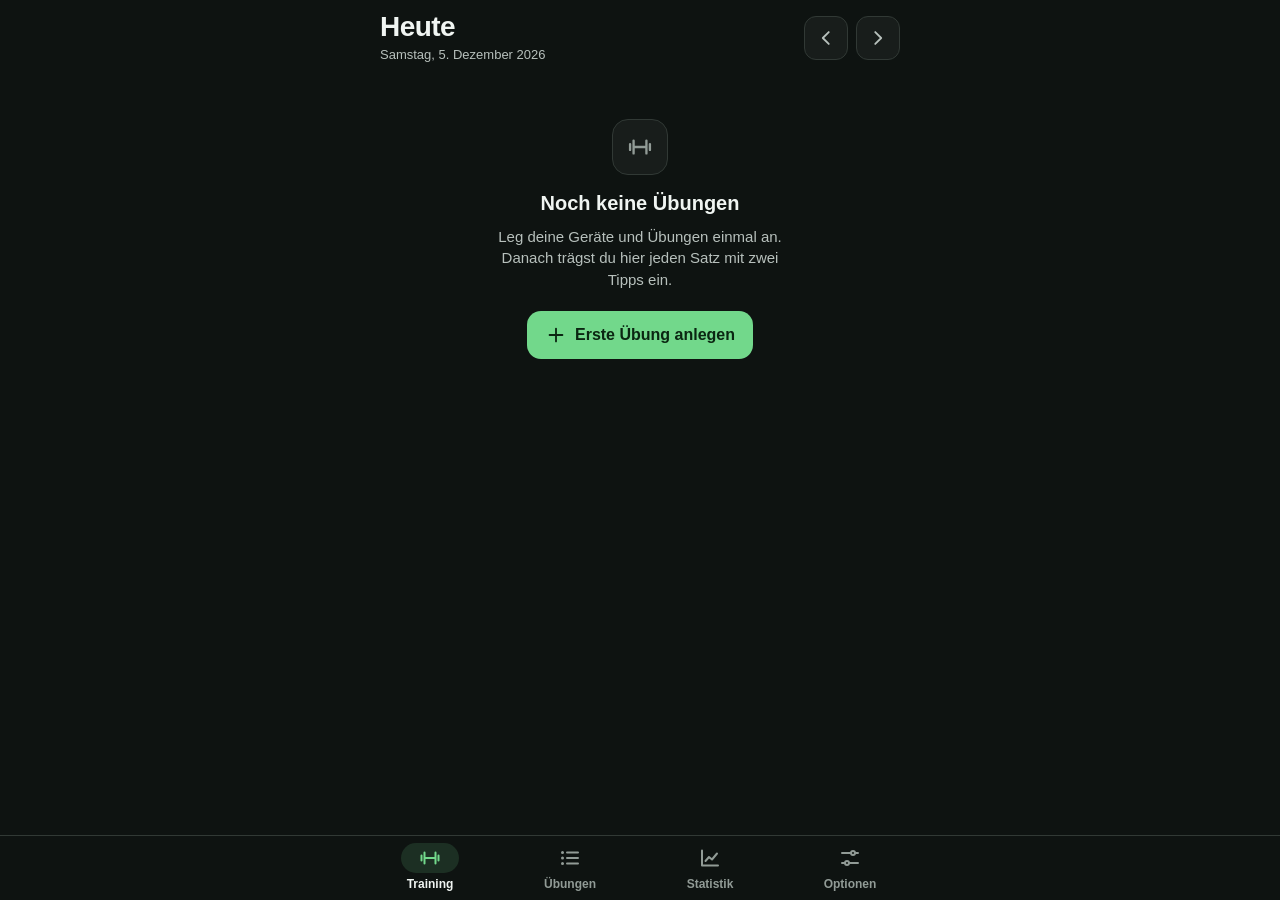
==== commit 5dbf2681: "Gym Tracker: daily goal, rest timer, custom categories, records, stats - Daily goal (volume or sets)" ====
--- a/gym-tracker/index.html
+++ b/gym-tracker/index.html
@@ -22,6 +22,7 @@
     <symbol id="i-barbell" viewBox="0 0 24 24"><path d="M6.5 6.5v11M17.5 6.5v11M3.5 9.5v5M20.5 9.5v5M6.5 12h11"/></symbol>
     <symbol id="i-list" viewBox="0 0 24 24"><path d="M9 6.5h11M9 12h11M9 17.5h11"/><path d="M4.5 6.5h.01M4.5 12h.01M4.5 17.5h.01" stroke-width="3"/></symbol>
     <symbol id="i-chart" viewBox="0 0 24 24"><path d="M4 4.5v15h16"/><path d="M7.5 15l3.5-4 3 2.5 5-6"/></symbol>
+    <symbol id="i-sliders" viewBox="0 0 24 24"><path d="M4 7h9M17 7h3M4 17h3M11 17h9"/><circle cx="15" cy="7" r="2"/><circle cx="9" cy="17" r="2"/></symbol>
     <symbol id="i-camera" viewBox="0 0 24 24"><path d="M4 8.5a1.5 1.5 0 0 1 1.5-1.5h2L9 5h6l1.5 2h2A1.5 1.5 0 0 1 20 8.5v9a1.5 1.5 0 0 1-1.5 1.5h-13A1.5 1.5 0 0 1 4 17.5z"/><circle cx="12" cy="12.75" r="3.25"/></symbol>
     <symbol id="i-image" viewBox="0 0 24 24"><rect x="3.5" y="4.5" width="17" height="15" rx="2"/><circle cx="9" cy="10" r="1.75"/><path d="M20.5 15.5 15.5 11 6 19.5"/></symbol>
     <symbol id="i-trash" viewBox="0 0 24 24"><path d="M4.5 7h15M9.5 7V4.75h5V7M6.5 7l1 12.5h9l1-12.5M10 10.5v6M14 10.5v6"/></symbol>
@@ -34,6 +35,11 @@
     <symbol id="i-plus" viewBox="0 0 24 24"><path d="M12 5v14M5 12h14"/></symbol>
     <symbol id="i-minus" viewBox="0 0 24 24"><path d="M5 12h14"/></symbol>
     <symbol id="i-trend" viewBox="0 0 24 24"><path d="M3.5 16.5l6-6 4 4 7-7M15 7.5h5.5V13"/></symbol>
+    <symbol id="i-trophy" viewBox="0 0 24 24"><path d="M8 4.5h8v5a4 4 0 0 1-8 0zM8 6.5H5v1.5A3 3 0 0 0 8 11M16 6.5h3v1.5a3 3 0 0 1-3 3M12 13.5v3M8.5 19.5h7M9.5 16.5h5v3h-5z"/></symbol>
+    <symbol id="i-target" viewBox="0 0 24 24"><circle cx="12" cy="12" r="8"/><circle cx="12" cy="12" r="4.5"/><circle cx="12" cy="12" r="1"/></symbol>
+    <symbol id="i-timer" viewBox="0 0 24 24"><circle cx="12" cy="13.5" r="7"/><path d="M12 13.5V10M10 3.5h4M18 7l1.5-1.5"/></symbol>
+    <symbol id="i-note" viewBox="0 0 24 24"><path d="M5.5 4.5h13v15h-13zM9 9h6M9 12.5h6M9 16h3.5"/></symbol>
+    <symbol id="i-calendar" viewBox="0 0 24 24"><rect x="4" y="5.5" width="16" height="14" rx="2"/><path d="M4 10h16M8.5 3.5v4M15.5 3.5v4"/></symbol>
     <symbol id="i-download" viewBox="0 0 24 24"><path d="M12 4v11M7 10.5l5 5 5-5M5 19.5h14"/></symbol>
     <symbol id="i-upload" viewBox="0 0 24 24"><path d="M12 15.5v-11M7 9l5-5 5 5M5 19.5h14"/></symbol>
   </svg>
@@ -70,6 +76,11 @@
       <div class="cat-picker" id="detail-cats" role="radiogroup" aria-label="Kategorie"></div>
       <div class="detail-photo" id="detail-photo"></div>
       <dl class="facts" id="detail-facts"></dl>
+      <section class="panel detail-extra" aria-label="Notiz und Pause">
+        <label class="field-label" for="detail-note">Notiz / Geräteeinstellung</label>
+        <textarea id="detail-note" class="text-area" rows="2" maxlength="200" placeholder="z. B. Sitz 4, Lehne 2, Griff eng"></textarea>
+        <div class="detail-rest" id="detail-rest"></div>
+      </section>
       <section class="panel" aria-label="Verlauf als Diagramm">
         <div class="segmented" id="detail-metric-toggle"></div>
         <div class="chart-wrap">
@@ -84,25 +95,75 @@
 
     <!-- ===== Statistik ===== -->
     <section id="view-stats" class="view" aria-label="Statistik" hidden>
-      <dl class="facts" id="stats-numbers"></dl>
-      <section class="panel">
-        <h2 class="panel-title">Gesamtentwicklung</h2>
-        <p class="panel-sub">Durchschnitt aller Übungen, relativ zum jeweiligen Startwert (100&nbsp;%).</p>
-        <div class="segmented" id="stats-metric-toggle"></div>
-        <div class="chart-wrap">
-          <canvas id="stats-chart" role="img" aria-label="Gesamtentwicklung als Diagramm"></canvas>
-          <div class="chart-empty" id="stats-chart-empty" hidden>Noch keine Trainingsdaten vorhanden.</div>
-        </div>
-        <p class="chart-hint" id="stats-chart-hint"></p>
-      </section>
-      <section class="panel">
-        <h2 class="panel-title">Sätze pro Kategorie</h2>
-        <p class="panel-sub">Letzte 4 Wochen</p>
-        <div class="cat-bars" id="stats-cats"></div>
+      <div class="segmented" id="stats-range" role="group" aria-label="Zeitraum"></div>
+      <div id="stats-empty" hidden></div>
+      <div class="stats-body" id="stats-body">
+        <dl class="facts facts-6" id="stats-numbers"></dl>
+
+        <section class="panel">
+          <h2 class="panel-title">Trainingskalender</h2>
+          <p class="panel-sub">Letzte 18 Wochen. Je kräftiger, desto mehr Volumen.</p>
+          <div class="heatmap" id="stats-heatmap"></div>
+          <p class="streak" id="stats-streak"></p>
+        </section>
+
+        <section class="panel">
+          <h2 class="panel-title">Volumen pro Woche</h2>
+          <div class="chart-wrap chart-wrap-sm">
+            <canvas id="stats-weekly" role="img" aria-label="Volumen pro Woche als Balkendiagramm"></canvas>
+          </div>
+          <p class="chart-hint" id="stats-weekly-hint"></p>
+        </section>
+
+        <section class="panel">
+          <h2 class="panel-title">Neue Rekorde</h2>
+          <p class="panel-sub">Schwerer als je zuvor, mindestens eine Wiederholung.</p>
+          <ol class="rank-list" id="stats-records"></ol>
+        </section>
+
+        <section class="panel">
+          <h2 class="panel-title">Stärkste Steigerung</h2>
+          <p class="panel-sub">Top-Gewicht im Zeitraum, erster gegen letzten Trainingstag.</p>
+          <ol class="rank-list" id="stats-progress"></ol>
+        </section>
+
+        <section class="panel">
+          <h2 class="panel-title">Muskelgruppen</h2>
+          <div class="segmented" id="stats-cat-mode"></div>
+          <div class="cat-bars" id="stats-cats"></div>
+        </section>
+
+        <section class="panel">
+          <h2 class="panel-title">Gesamtentwicklung</h2>
+          <p class="panel-sub">Durchschnitt aller Übungen, relativ zum Startwert im Zeitraum (100&nbsp;%).</p>
+          <div class="segmented" id="stats-metric-toggle"></div>
+          <div class="chart-wrap">
+            <canvas id="stats-chart" role="img" aria-label="Gesamtentwicklung als Diagramm"></canvas>
+            <div class="chart-empty" id="stats-chart-empty" hidden>Zu wenig Daten im Zeitraum.</div>
+          </div>
+          <p class="chart-hint" id="stats-chart-hint"></p>
+        </section>
+      </div>
+    </section>
+
+    <!-- ===== Einstellungen ===== -->
+    <section id="view-settings" class="view" aria-label="Einstellungen" hidden>
+      <section class="panel">
+        <h2 class="panel-title">Pausentimer</h2>
+        <p class="panel-sub">Startet nach jedem eingetragenen Satz. Pro Übung lässt sich eine eigene Pause festlegen.</p>
+        <div id="settings-rest"></div>
+      </section>
+      <section class="panel">
+        <h2 class="panel-title">Tagesziel</h2>
+        <div id="settings-goal"></div>
+      </section>
+      <section class="panel">
+        <h2 class="panel-title">Kategorien</h2>
+        <div id="settings-cats"></div>
       </section>
       <section class="panel">
         <h2 class="panel-title">Daten</h2>
-        <p class="panel-sub">Alles liegt nur lokal auf diesem Gerät. Das Backup enthält Übungen, Sätze und Gerätefotos.</p>
+        <p class="panel-sub">Alles liegt nur lokal auf diesem Gerät. Das Backup enthält Übungen, Sätze, Kategorien, Ziele, Einstellungen und Gerätefotos.</p>
         <div class="btn-col">
           <button type="button" class="btn-secondary" id="data-export"><svg class="i" aria-hidden="true"><use href="#i-download"/></svg>Backup sichern</button>
           <button type="button" class="btn-secondary" id="data-import"><svg class="i" aria-hidden="true"><use href="#i-upload"/></svg>Backup laden</button>
@@ -113,6 +174,26 @@
 
   </main>
 
+  <!-- Pausentimer (über der Tableiste, auf allen Seiten) -->
+  <div class="rest-dock" id="rest-dock" role="timer" aria-label="Pausentimer" hidden>
+    <button type="button" class="rest-main" id="rest-main" aria-label="Pausendauer ändern">
+      <svg class="rest-ring" viewBox="0 0 44 44" aria-hidden="true">
+        <circle class="rest-track" cx="22" cy="22" r="19"/>
+        <circle class="rest-bar" id="rest-bar" cx="22" cy="22" r="19"/>
+      </svg>
+      <span class="rest-text">
+        <span class="rest-time" id="rest-time">0:00</span>
+        <span class="rest-sub" id="rest-sub"></span>
+      </span>
+    </button>
+    <div class="rest-actions">
+      <button type="button" class="rest-btn" id="rest-minus" aria-label="15 Sekunden weniger">−15</button>
+      <button type="button" class="rest-btn" id="rest-plus" aria-label="15 Sekunden mehr">+15</button>
+      <button type="button" class="rest-btn rest-close" id="rest-close" aria-label="Pause beenden"><svg class="i" aria-hidden="true"><use href="#i-x"/></svg></button>
+    </div>
+  </div>
+  <p class="visually-hidden" id="rest-live" aria-live="assertive"></p>
+
   <nav class="tabbar" aria-label="Hauptnavigation">
     <div class="tabbar-inner">
       <button class="tab" data-view="training" type="button">
@@ -123,6 +204,9 @@
       </button>
       <button class="tab" data-view="stats" type="button">
         <span class="tab-ico"><svg class="i" aria-hidden="true"><use href="#i-chart"/></svg></span><span>Statistik</span>
+      </button>
+      <button class="tab" data-view="settings" type="button">
+        <span class="tab-ico"><svg class="i" aria-hidden="true"><use href="#i-sliders"/></svg></span><span>Optionen</span>
       </button>
     </div>
   </nav>
@@ -137,6 +221,17 @@
     <p class="lightbox-caption" id="lightbox-caption"></p>
   </div>
 
+  <!-- Bottom Sheet für Ziel, Pause und Kategorien -->
+  <dialog class="sheet" id="sheet" aria-labelledby="sheet-title">
+    <div class="sheet-inner">
+      <div class="sheet-head">
+        <h2 class="sheet-title" id="sheet-title"></h2>
+        <button type="button" class="icon-btn" id="sheet-close" aria-label="Schließen"><svg class="i" aria-hidden="true"><use href="#i-x"/></svg></button>
+      </div>
+      <div class="sheet-body" id="sheet-body"></div>
+    </div>
+  </dialog>
+
   <div class="toast" id="toast" role="status" aria-live="polite">
     <span id="toast-text"></span>
     <button type="button" class="toast-action" id="toast-action" hidden></button>
--- a/gym-tracker/style.css
+++ b/gym-tracker/style.css
@@ -23,6 +23,9 @@
   --accent-soft: oklch(0.80 0.145 150 / 0.14);
   --accent-glow: oklch(0.80 0.145 150 / 0.5);
   --danger: oklch(0.71 0.15 25);
+  --gold: oklch(0.85 0.13 85);
+  --gold-ink: oklch(0.27 0.06 80);
+  --gold-soft: oklch(0.85 0.13 85 / 0.15);
 
   --cat-brust: oklch(0.72 0.14 5);
   --cat-arme: oklch(0.82 0.13 80);
@@ -31,9 +34,20 @@
   --cat-bauch: oklch(0.79 0.10 195);
   --cat-none: oklch(0.62 0.012 165);
 
+  /* Farben für eigene Kategorien */
+  --cc-orange: oklch(0.76 0.14 50);
+  --cc-lime: oklch(0.86 0.15 122);
+  --cc-himmel: oklch(0.82 0.09 225);
+  --cc-indigo: oklch(0.68 0.14 278);
+  --cc-magenta: oklch(0.72 0.17 335);
+  --cc-rot: oklch(0.66 0.18 28);
+  --cc-gold: oklch(0.86 0.11 95);
+  --cc-stahl: oklch(0.74 0.035 245);
+
   /* Canvas kennt nicht überall OKLCH: Hex-Gegenstücke für Diagramme */
   --chart-line: #72d88b;
   --chart-fill: rgba(114, 216, 139, 0.2);
+  --chart-bar: rgba(114, 216, 139, 0.4);
   --chart-grid: #313935;
   --chart-text: #919b96;
   --chart-surface: #181d1b;
@@ -52,8 +66,11 @@
 
   --z-sticky: 10;
   --z-tabbar: 20;
+  --z-dock: 25;
   --z-toast: 40;
+  --z-confetti: 45;
   --z-modal: 50;
+  --dock-h: 0px;
 }
 
 [data-cat="brust"] { --cat: var(--cat-brust); }
@@ -81,8 +98,10 @@
 
 /* Ziffern gleich breit, wo Zahlen untereinander stehen oder sich ändern */
 .set-val, .set-no, .fact dd, .done-pill, .h-set,
-.chart-hint b, .cat-bar-val, .title-count, .group-head .count, .subtitle { font-variant-numeric: tabular-nums; }
+.chart-hint b, .cat-bar-val, .title-count, .group-head .count, .subtitle,
+.day-goal, .rest-time, .rank-val, .fact-sub, .opt-chip { font-variant-numeric: tabular-nums; }
 body.no-scroll { overflow: hidden; }
+body.has-dock { --dock-h: 76px; padding-bottom: calc(var(--tabbar-h) + env(safe-area-inset-bottom) + 28px + var(--dock-h)); }
 
 button, input { font: inherit; color: inherit; }
 button {
@@ -203,6 +222,13 @@
   border: 1px solid var(--line);
 }
 .add-form .cat-picker { background: var(--bg); }
+.seg-cats::-webkit-scrollbar, .cat-picker::-webkit-scrollbar { display: none; }
+.seg-cats.is-scrollable, .cat-picker.is-scrollable {
+  -webkit-mask-image: linear-gradient(90deg, #000 calc(100% - 28px), transparent);
+  mask-image: linear-gradient(90deg, #000 calc(100% - 28px), transparent);
+}
+.cat-option.cat-add { color: var(--ink-3); border: 1px dashed var(--line-strong); }
+.cat-option.cat-add .i { width: 16px; height: 16px; }
 
 .chip,
 .cat-option {
@@ -380,7 +406,7 @@
   border-radius: var(--r-lg);
   view-transition-class: ex;
   scroll-margin-top: calc(var(--header-h) + 8px);
-  scroll-margin-bottom: calc(var(--tabbar-h) + env(safe-area-inset-bottom) + 12px);
+  scroll-margin-bottom: calc(var(--tabbar-h) + env(safe-area-inset-bottom) + 12px + var(--dock-h));
   transition: border-color var(--dur) var(--ease-out);
 }
 .ex.is-open { border-color: var(--line-strong); }
@@ -430,6 +456,22 @@
   text-wrap: pretty;
 }
 .log-ref b { color: var(--ink); font-weight: 650; }
+.log-ref p + p { margin-top: 5px; }
+.log-rec { display: flex; align-items: center; gap: 6px; flex-wrap: wrap; }
+.log-rec .i { width: 16px; height: 16px; color: var(--gold); }
+.log-rec b { color: var(--gold); }
+.log-note {
+  display: flex;
+  gap: 8px;
+  align-items: flex-start;
+  font-size: 14px;
+  color: var(--ink);
+  padding: 10px 12px;
+  border-radius: 12px;
+  border: 1px dashed var(--line-strong);
+  overflow-wrap: anywhere;
+}
+.log-note .i { width: 18px; height: 18px; color: var(--ink-3); margin-top: 1px; }
 
 .sets { list-style: none; display: flex; flex-direction: column; gap: 4px; }
 .set {
@@ -493,6 +535,7 @@
   white-space: nowrap;
 }
 .badge-pr .i { width: 14px; height: 14px; stroke-width: 2.4; }
+.badge-pr.is-record { background: var(--gold); color: var(--gold-ink); }
 
 /* Stepper: Gewicht und Wiederholungen ohne Tastatur */
 .steppers { display: flex; flex-direction: column; gap: 8px; }
@@ -561,6 +604,12 @@
 }
 .set.is-new { animation: set-in 900ms var(--ease-out); }
 .set.is-new .badge-pr { animation: pr-ring 1100ms var(--ease-out); }
+.set.is-new .badge-pr.is-record { animation: record-pop 900ms var(--ease-out); }
+@keyframes record-pop {
+  0% { transform: scale(0.6); box-shadow: 0 0 0 0 oklch(0.85 0.13 85 / 0.7); }
+  55% { transform: scale(1.06); box-shadow: 0 0 0 9px oklch(0.85 0.13 85 / 0); }
+  100% { transform: scale(1); box-shadow: 0 0 0 0 oklch(0.85 0.13 85 / 0); }
+}
 
 /* ---------- Leere Zustände ---------- */
 
@@ -615,7 +664,7 @@
 .list-stack { display: flex; flex-direction: column; gap: 8px; }
 .row {
   scroll-margin-top: calc(var(--header-h) + 8px);
-  scroll-margin-bottom: calc(var(--tabbar-h) + env(safe-area-inset-bottom) + 12px);
+  scroll-margin-bottom: calc(var(--tabbar-h) + env(safe-area-inset-bottom) + 12px + var(--dock-h));
   width: 100%;
   display: flex;
   align-items: center;
@@ -683,6 +732,12 @@
 }
 .fact { padding: 12px 14px; min-width: 0; }
 .fact + .fact { border-left: 1px solid var(--line); }
+.facts-6 .fact:nth-child(3n + 1) { border-left: 0; }
+.facts-6 .fact:nth-child(n + 4) { border-top: 1px solid var(--line); }
+.fact .fact-sub { font-size: 12px; font-weight: 600; color: var(--ink-2); margin-top: 1px; letter-spacing: 0; white-space: normal; }
+.fact-sub.up { color: var(--accent); }
+.fact-sub.down { color: var(--ink-3); }
+.fact.is-record dd:not(.fact-sub) { color: var(--gold); }
 .fact dt { font-size: 12px; color: var(--ink-2); font-weight: 600; }
 .fact dd { font-size: 22px; font-weight: 750; letter-spacing: -0.01em; margin-top: 2px; white-space: nowrap; }
 .fact dd small { font-size: 13px; font-weight: 650; color: var(--ink-2); margin-left: 2px; }
@@ -754,11 +809,13 @@
 }
 .h-set.pr { background: var(--accent-soft); border-color: transparent; color: var(--accent); font-weight: 700; }
 .history .empty-line { display: block; color: var(--ink-2); border: 0; padding: 8px 2px; }
+.h-set.rec { display: inline-flex; align-items: center; gap: 4px; background: var(--gold-soft); border-color: transparent; color: var(--gold); font-weight: 700; }
+.h-set.rec .i { width: 13px; height: 13px; }
 
 /* ---------- Statistik ---------- */
 
 .cat-bars { display: flex; flex-direction: column; gap: 12px; margin-top: 14px; }
-.cat-bar { display: grid; grid-template-columns: 78px 1fr 34px; align-items: center; gap: 10px; font-size: 14px; }
+.cat-bar { display: grid; grid-template-columns: minmax(70px, auto) 1fr minmax(34px, auto); align-items: center; gap: 10px; font-size: 14px; }
 .cat-bar-label { display: flex; align-items: center; gap: 7px; font-weight: 600; }
 .cat-bar-track { height: 10px; border-radius: 999px; background: var(--bg); overflow: hidden; }
 .cat-bar-fill { height: 100%; border-radius: inherit; background: var(--cat); }
@@ -831,7 +888,7 @@
 .toast {
   position: fixed;
   left: 50%;
-  bottom: calc(var(--tabbar-h) + env(safe-area-inset-bottom) + 12px);
+  bottom: calc(var(--tabbar-h) + env(safe-area-inset-bottom) + 12px + var(--dock-h));
   z-index: var(--z-toast);
   width: max-content;
   max-width: calc(100vw - 32px);
@@ -874,6 +931,424 @@
   pointer-events: none;
 }
 
+/* ---------- Tageskarte & Tagesziel ---------- */
+
+.day-card {
+  margin-bottom: 4px;
+  padding: 14px 16px;
+  border-radius: var(--r-lg);
+  background: var(--surface);
+  border: 1px solid var(--line);
+  view-transition-name: day-card;
+}
+.day-top { display: flex; align-items: center; justify-content: space-between; gap: 12px; }
+.day-main { min-width: 0; }
+.day-label {
+  display: inline-flex;
+  align-items: center;
+  gap: 5px;
+  font-size: 13px;
+  font-weight: 650;
+  color: var(--ink-2);
+}
+.day-label .i { width: 16px; height: 16px; }
+.day-goal { font-size: 15px; color: var(--ink-2); margin-top: 1px; }
+.day-goal b { font-size: 26px; font-weight: 800; color: var(--ink); letter-spacing: -0.02em; }
+.day-goal .of { white-space: nowrap; }
+.day-card.is-done .day-label { color: var(--accent); }
+.goal-track {
+  margin-top: 10px;
+  height: 10px;
+  border-radius: 999px;
+  background: var(--bg);
+  overflow: hidden;
+}
+.goal-fill {
+  height: 100%;
+  border-radius: inherit;
+  background: var(--accent);
+  transform-origin: left center;
+  transition: transform 700ms var(--ease-out);
+}
+.day-stats { font-size: 13px; color: var(--ink-2); margin-top: 9px; }
+
+.btn-chip {
+  flex-shrink: 0;
+  display: inline-flex;
+  align-items: center;
+  gap: 6px;
+  min-height: 44px;
+  padding: 0 14px;
+  border-radius: 999px;
+  background: var(--surface-2);
+  border: 1px solid var(--line);
+  font-size: 14px;
+  font-weight: 650;
+  color: var(--ink);
+}
+.btn-chip .i { width: 18px; height: 18px; color: var(--ink-2); }
+.btn-chip:active { background: var(--surface-3); }
+
+/* ---------- Pause unter dem Eintragen-Button ---------- */
+
+.log-rest { display: flex; align-items: center; justify-content: space-between; gap: 8px; margin-top: -4px; }
+.rest-link {
+  display: inline-flex;
+  align-items: center;
+  gap: 6px;
+  min-height: 44px;
+  padding: 0 6px;
+  margin-left: -6px;
+  border-radius: 10px;
+  font-size: 14px;
+  font-weight: 600;
+  color: var(--ink-2);
+}
+.rest-link .i { width: 18px; height: 18px; }
+.rest-link:active { background: var(--surface-2); }
+
+/* ---------- Pausentimer ---------- */
+
+.rest-dock {
+  position: fixed;
+  left: 50%;
+  bottom: calc(var(--tabbar-h) + env(safe-area-inset-bottom) + 8px);
+  z-index: var(--z-dock);
+  width: min(528px, calc(100vw - 24px));
+  min-height: 64px;
+  display: flex;
+  align-items: center;
+  gap: 4px;
+  padding: 6px;
+  border-radius: 20px;
+  background: var(--surface-2);
+  border: 1px solid var(--line-strong);
+  box-shadow: 0 14px 34px -10px rgb(0 0 0 / 0.7);
+  transform: translateX(-50%);
+  view-transition-name: rest-dock;
+  animation: dock-in 280ms var(--ease-out);
+}
+@keyframes dock-in {
+  from { opacity: 0; transform: translate(-50%, 16px); }
+}
+.rest-main {
+  flex: 1;
+  min-width: 0;
+  display: flex;
+  align-items: center;
+  gap: 10px;
+  min-height: 52px;
+  padding: 0 6px;
+  border-radius: 14px;
+  text-align: left;
+}
+.rest-ring { width: 44px; height: 44px; flex-shrink: 0; transform: rotate(-90deg); }
+.rest-track { fill: none; stroke: var(--bg); stroke-width: 4; }
+.rest-bar {
+  fill: none;
+  stroke: var(--accent);
+  stroke-width: 4;
+  stroke-linecap: round;
+  transition: stroke-dashoffset 250ms linear;
+}
+.rest-text { min-width: 0; display: flex; flex-direction: column; }
+.rest-time { font-size: 24px; font-weight: 800; letter-spacing: -0.02em; line-height: 1.1; }
+.rest-sub { font-size: 12.5px; color: var(--ink-2); white-space: nowrap; overflow: hidden; text-overflow: ellipsis; }
+.rest-actions { display: flex; gap: 4px; flex-shrink: 0; }
+.rest-btn {
+  min-width: 46px;
+  height: 46px;
+  padding: 0 8px;
+  border-radius: 12px;
+  background: var(--surface-3);
+  font-size: 14px;
+  font-weight: 750;
+}
+.rest-btn:active { background: var(--line-strong); }
+.rest-btn .i { width: 20px; height: 20px; }
+.rest-close { display: inline-grid; place-items: center; }
+
+.rest-dock.is-done {
+  background: color-mix(in oklch, var(--accent) 22%, var(--surface-2));
+  border-color: var(--accent);
+  animation: dock-done 1.6s var(--ease-out) 1;
+}
+.rest-dock.is-done .rest-bar { stroke: var(--accent); }
+.rest-dock.is-done .rest-time { color: var(--accent); }
+.rest-dock.is-done .rest-sub { color: var(--ink); font-weight: 650; }
+.rest-dock.is-done .rest-close { background: var(--accent); color: var(--accent-ink); }
+@keyframes dock-done {
+  0%, 40%, 80% { box-shadow: 0 0 0 0 var(--accent-glow), 0 14px 34px -10px rgb(0 0 0 / 0.7); }
+  20%, 60% { box-shadow: 0 0 0 8px oklch(0.80 0.145 150 / 0), 0 14px 34px -10px rgb(0 0 0 / 0.7); }
+}
+
+/* ---------- Bottom Sheet ---------- */
+
+.sheet {
+  margin: auto auto 0;
+  width: 100%;
+  max-width: 560px;
+  max-height: 88dvh;
+  padding: 0;
+  border: 0;
+  border-radius: 22px 22px 0 0;
+  background: var(--surface);
+  color: var(--ink);
+  box-shadow: 0 -10px 40px rgb(0 0 0 / 0.5);
+  overflow: auto;
+  overscroll-behavior: contain;
+}
+.sheet[open] { animation: sheet-in 300ms var(--ease-out); }
+.sheet::backdrop { background: rgb(0 0 0 / 0.6); animation: fade-in 220ms var(--ease-out); }
+@keyframes sheet-in { from { transform: translateY(40px); opacity: 0; } }
+@keyframes fade-in { from { opacity: 0; } }
+.sheet-inner { padding: 8px 16px calc(20px + env(safe-area-inset-bottom)); }
+.sheet-inner::before {
+  content: "";
+  display: block;
+  width: 40px;
+  height: 5px;
+  margin: 2px auto 8px;
+  border-radius: 999px;
+  background: var(--line-strong);
+}
+.sheet-head { display: flex; align-items: center; justify-content: space-between; gap: 12px; margin-bottom: 12px; }
+.sheet-title { font-size: 20px; font-weight: 750; letter-spacing: -0.01em; }
+.sheet-body { display: flex; flex-direction: column; gap: 14px; }
+.sheet-sub { font-size: 15px; color: var(--ink-2); margin-top: -8px; }
+.sheet-note { font-size: 14px; color: var(--ink-2); padding: 14px; border-radius: 12px; background: var(--bg); }
+.sheet-value { display: flex; flex-direction: column; gap: 12px; }
+.sheet-save { width: 100%; min-height: 54px; }
+.sheet-form { display: flex; flex-direction: column; gap: 10px; }
+.sheet-actions { display: flex; gap: 8px; margin-top: 6px; }
+.sheet-actions .btn-primary { flex: 1; min-height: 52px; }
+.sheet-actions .btn-secondary { min-height: 52px; }
+.danger-text { color: var(--danger); }
+.danger-text .i { color: var(--danger); }
+
+.chip-row { display: flex; flex-wrap: wrap; gap: 6px; }
+.chip-grid { display: grid; grid-template-columns: repeat(auto-fill, minmax(84px, 1fr)); }
+.opt-chip {
+  min-height: 44px;
+  padding: 0 12px;
+  border-radius: 12px;
+  background: var(--bg);
+  border: 1px solid var(--line);
+  font-size: 15px;
+  font-weight: 650;
+  color: var(--ink-2);
+  transition: background-color var(--dur) var(--ease-out), border-color var(--dur) var(--ease-out), color var(--dur) var(--ease-out);
+}
+.opt-chip:active { background: var(--surface-2); }
+.opt-chip[aria-pressed="true"] { background: var(--accent-soft); border-color: var(--accent); color: var(--ink); }
+
+.field-label { font-size: 13px; font-weight: 650; color: var(--ink-2); }
+.text-area {
+  width: 100%;
+  min-height: 64px;
+  padding: 10px 12px;
+  border-radius: 12px;
+  background: var(--bg);
+  border: 1px solid var(--line);
+  color: var(--ink);
+  font: inherit;
+  font-size: 16px;
+  resize: vertical;
+}
+.text-area::placeholder { color: var(--ink-3); }
+.text-area:focus { outline: none; border-color: var(--accent); }
+
+.swatches { display: grid; grid-template-columns: repeat(8, 1fr); gap: 8px; }
+.swatch {
+  aspect-ratio: 1;
+  min-height: 34px;
+  border-radius: 50%;
+  background: var(--cat);
+  box-shadow: inset 0 0 0 2px rgb(0 0 0 / 0.15);
+  transition: transform 160ms var(--ease-out), box-shadow 160ms var(--ease-out);
+}
+.swatch[aria-checked="true"] { box-shadow: 0 0 0 3px var(--surface), 0 0 0 5px var(--ink); transform: scale(0.9); }
+
+/* ---------- Schalter ---------- */
+
+.switch-list { display: flex; flex-direction: column; margin-top: 14px; }
+.switch-row {
+  display: flex;
+  align-items: center;
+  justify-content: space-between;
+  gap: 14px;
+  min-height: 56px;
+  padding: 8px 0;
+  border-top: 1px solid var(--line);
+  cursor: pointer;
+}
+.switch-text { display: flex; flex-direction: column; gap: 1px; font-size: 15px; font-weight: 600; }
+.switch-text small { font-size: 12.5px; font-weight: 500; color: var(--ink-2); }
+.switch {
+  -webkit-appearance: none;
+  appearance: none;
+  flex-shrink: 0;
+  width: 52px;
+  height: 32px;
+  border-radius: 999px;
+  background: var(--surface-3);
+  border: 1px solid var(--line-strong);
+  position: relative;
+  cursor: pointer;
+  transition: background-color var(--dur) var(--ease-out), border-color var(--dur) var(--ease-out);
+}
+.switch::after {
+  content: "";
+  position: absolute;
+  top: 3px;
+  left: 3px;
+  width: 24px;
+  height: 24px;
+  border-radius: 50%;
+  background: var(--ink);
+  box-shadow: 0 1px 3px rgb(0 0 0 / 0.4);
+  transition: transform var(--dur) var(--ease-out);
+}
+.switch:checked { background: var(--accent); border-color: var(--accent); }
+.switch:checked::after { transform: translateX(20px); background: var(--accent-ink); }
+.switch:focus-visible { outline: 2px solid var(--accent); outline-offset: 2px; }
+
+/* ---------- Einstellungen ---------- */
+
+#view-settings .panel > .field-label { display: block; margin: 14px 0 8px; }
+#settings-rest > .field-label { margin: 14px 0 8px; }
+.setting-row {
+  width: 100%;
+  display: flex;
+  align-items: center;
+  gap: 12px;
+  min-height: 56px;
+  margin-top: 10px;
+  padding: 8px 12px;
+  border-radius: 14px;
+  background: var(--bg);
+  border: 1px solid var(--line);
+  text-align: left;
+}
+.setting-row:active { background: var(--surface-2); }
+.setting-row > .i:first-child { color: var(--ink-2); }
+.setting-row .chev { color: var(--ink-3); margin-left: auto; }
+.setting-text { flex: 1; min-width: 0; display: flex; flex-direction: column; gap: 1px; font-weight: 600; }
+.setting-text small { font-size: 13px; font-weight: 500; color: var(--ink-2); }
+#settings-goal .panel-sub { margin-top: 8px; }
+
+.cat-list { list-style: none; margin-top: 10px; }
+.cat-item { display: flex; align-items: center; gap: 12px; min-height: 56px; padding: 6px 0; border-top: 1px solid var(--line); }
+.cat-item:first-child { border-top: 0; }
+.cat-item .chip-dot { width: 12px; height: 12px; }
+.cat-item-text { flex: 1; min-width: 0; display: flex; flex-direction: column; font-weight: 650; }
+.cat-item-text small { font-size: 12.5px; font-weight: 500; color: var(--ink-2); }
+.add-cat-btn { width: 100%; margin-top: 10px; }
+
+/* ---------- Übungsdetail: Notiz & Pause ---------- */
+
+.detail-extra { display: flex; flex-direction: column; gap: 8px; }
+.detail-extra .setting-row { margin-top: 4px; }
+.ex-meta .meta-ico { width: 14px; height: 14px; color: var(--gold); vertical-align: -2px; margin-right: 4px; }
+
+/* ---------- Statistik ---------- */
+
+.stats-body { display: flex; flex-direction: column; gap: 12px; }
+.chart-wrap-sm { height: 180px; }
+
+.heatmap { margin-top: 14px; }
+.hm-wrap {
+  display: grid;
+  grid-template-columns: auto minmax(0, 1fr);
+  grid-template-rows: auto auto;
+  column-gap: 6px;
+  row-gap: 4px;
+}
+.hm-corner { grid-column: 1; grid-row: 1; }
+.hm-months {
+  grid-column: 2;
+  grid-row: 1;
+  display: grid;
+  grid-template-columns: repeat(18, minmax(0, 1fr));
+  gap: 3px;
+  font-size: 11px;
+  color: var(--ink-3);
+  height: 14px;
+}
+.hm-months span { white-space: nowrap; overflow: visible; }
+.hm-days {
+  grid-column: 1;
+  grid-row: 2;
+  display: grid;
+  grid-template-rows: repeat(7, 1fr);
+  gap: 3px;
+  font-size: 10.5px;
+  color: var(--ink-3);
+  align-items: center;
+}
+.hm-grid {
+  grid-column: 2;
+  grid-row: 2;
+  display: grid;
+  grid-template-columns: repeat(18, minmax(0, 1fr));
+  grid-template-rows: repeat(7, auto);
+  grid-auto-flow: column;
+  gap: 3px;
+}
+.hm-cell {
+  display: block;
+  aspect-ratio: 1;
+  border-radius: 3px;
+  background: var(--surface-2);
+}
+.hm-cell[data-level="1"] { background: oklch(0.80 0.145 150 / 0.28); }
+.hm-cell[data-level="2"] { background: oklch(0.80 0.145 150 / 0.5); }
+.hm-cell[data-level="3"] { background: oklch(0.80 0.145 150 / 0.75); }
+.hm-cell[data-level="4"] { background: var(--accent); }
+.hm-cell.is-future { background: transparent; box-shadow: inset 0 0 0 1px var(--line); }
+.hm-cell.is-today { box-shadow: inset 0 0 0 1.5px var(--ink); }
+.hm-cell.is-goal { box-shadow: inset 0 0 0 2px var(--gold); }
+.hm-legend {
+  display: flex;
+  align-items: center;
+  gap: 4px;
+  margin-top: 12px;
+  font-size: 12px;
+  color: var(--ink-2);
+  flex-wrap: wrap;
+}
+.hm-legend .hm-cell { width: 12px; }
+.hm-legend > span:first-child { margin-right: 2px; }
+.hm-goal-key { display: inline-flex; align-items: center; gap: 5px; margin-left: auto; }
+.streak { margin-top: 12px; font-size: 14px; color: var(--ink-2); }
+.streak b { color: var(--ink); }
+
+.rank-list { list-style: none; margin-top: 10px; }
+.rank-row { display: flex; align-items: center; gap: 12px; min-height: 52px; padding: 6px 0; border-top: 1px solid var(--line); }
+.rank-row:first-child { border-top: 0; }
+.rank-row .chip-dot { width: 10px; height: 10px; }
+.rank-text { flex: 1; min-width: 0; display: flex; flex-direction: column; }
+.rank-title { font-weight: 650; overflow: hidden; text-overflow: ellipsis; white-space: nowrap; }
+.rank-sub { font-size: 13px; color: var(--ink-2); }
+.rank-val { font-weight: 750; white-space: nowrap; }
+.rank-val.up { color: var(--accent); }
+.rank-val.down { color: var(--ink-3); }
+.rank-list .empty-line { font-size: 14px; color: var(--ink-2); padding: 6px 0; }
+#stats-cat-mode { margin-top: 12px; }
+
+/* ---------- Konfetti ---------- */
+
+.confetti {
+  position: fixed;
+  inset: 0;
+  width: 100vw;
+  height: 100vh;
+  z-index: var(--z-confetti);
+  pointer-events: none;
+}
+
+.toast.is-record { background: var(--gold); color: var(--gold-ink); }
+
 /* ---------- View Transitions ---------- */
 
 ::view-transition-group(*) {
@@ -911,11 +1386,14 @@
 
 /* Kopf- und Tableiste stehen still und liegen über den Karten */
 ::view-transition-group(app-header),
-::view-transition-group(tabbar) { z-index: 10; animation: none; }
+::view-transition-group(tabbar),
+::view-transition-group(rest-dock) { z-index: 10; animation: none; }
 ::view-transition-old(app-header),
-::view-transition-old(tabbar) { display: none; }
+::view-transition-old(tabbar),
+::view-transition-old(rest-dock) { display: none; }
 ::view-transition-new(app-header),
-::view-transition-new(tabbar) { animation: none; }
+::view-transition-new(tabbar),
+::view-transition-new(rest-dock) { animation: none; }
 
 ::view-transition-group(toast) { z-index: 15; }
 ::view-transition-group(lightbox) { z-index: 20; }
